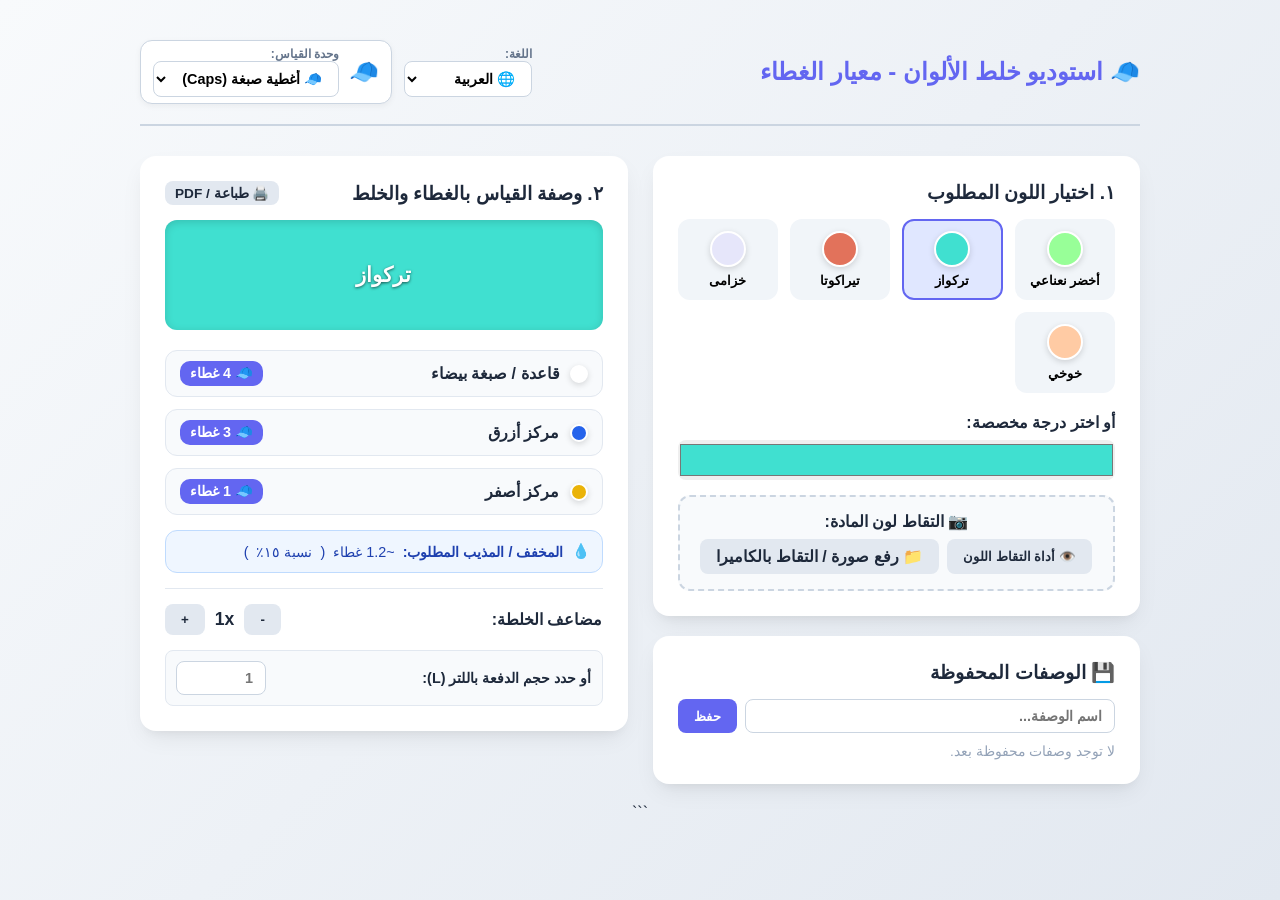
==== www/index.html @ bbdccac6 "Refactor index.html for cleanup and improvements Cleaned up extra characters and improved compatibil" ====
<!DOCTYPE html>
<html lang="ar" dir="rtl" id="htmlTag">
<head>
  <meta charset="UTF-8">
  <meta name="viewport" content="width=device-width, initial-scale=1.0">
  <title id="pageTitle">استوديو خلط الألوان - مطابق الصبغات</title>
  <style>
    :root {
      --primary: #6366f1;
      --primary-hover: #4f46e5;
      --bg-gradient: linear-gradient(135deg, #f8fafc 0%, #e2e8f0 100%);
      --card-bg: #ffffff;
      --text-main: #1e293b;
      --text-muted: #64748b;
      --border-radius: 16px;
      --shadow: 0 10px 25px -5px rgba(0, 0, 0, 0.08), 0 8px 10px -6px rgba(0, 0, 0, 0.05);
    }

    * {
      box-sizing: border-box;
      margin: 0;
      padding: 0;
      font-family: 'Segoe UI', Tahoma, Geneva, Verdana, sans-serif;
    }

    body {
      background: var(--bg-gradient);
      color: var(--text-main);
      min-height: 100vh;
      display: flex;
      flex-direction: column;
      align-items: center;
      padding: 20px;
    }

    header {
      width: 100%;
      max-width: 1000px;
      display: flex;
      justify-content: space-between;
      align-items: center;
      padding: 20px 0;
      border-bottom: 2px solid #cbd5e1;
      margin-bottom: 30px;
      flex-wrap: wrap;
      gap: 15px;
    }

    .logo {
      display: flex;
      align-items: center;
      gap: 12px;
      font-size: 1.5rem;
      font-weight: 800;
      color: var(--primary);
    }

    .header-controls {
      display: flex;
      align-items: center;
      gap: 12px;
      flex-wrap: wrap;
    }

    select, input[type="text"], input[type="number"] {
      padding: 8px 12px;
      border-radius: 8px;
      border: 1px solid #cbd5e1;
      background: white;
      font-size: 0.9rem;
      font-weight: 600;
      outline: none;
      transition: border 0.2s;
    }

    select:focus, input[type="text"]:focus, input[type="number"]:focus {
      border-color: var(--primary);
    }

    .main-container {
      width: 100%;
      max-width: 1000px;
      display: grid;
      grid-template-columns: 1fr 1fr;
      gap: 25px;
    }

    @media (max-width: 820px) {
      .main-container {
        grid-template-columns: 1fr;
      }
    }

    .card {
      background: var(--card-bg);
      border-radius: var(--border-radius);
      padding: 25px;
      box-shadow: var(--shadow);
      margin-bottom: 20px;
    }

    .card-title {
      font-size: 1.2rem;
      margin-bottom: 15px;
      color: var(--text-main);
      display: flex;
      align-items: center;
      justify-content: space-between;
    }

    .preset-grid {
      display: grid;
      grid-template-columns: repeat(auto-fill, minmax(100px, 1fr));
      gap: 12px;
      margin-bottom: 20px;
    }

    .preset-btn {
      border: 2px solid transparent;
      border-radius: 12px;
      padding: 10px 6px;
      background: #f1f5f9;
      cursor: pointer;
      display: flex;
      flex-direction: column;
      align-items: center;
      gap: 6px;
      transition: transform 0.2s, border-color 0.2s;
    }

    .preset-btn:hover {
      transform: translateY(-2px);
    }

    .preset-btn.active {
      border-color: var(--primary);
      background: #e0e7ff;
    }

    .color-swatch {
      width: 36px;
      height: 36px;
      border-radius: 50%;
      border: 2px solid white;
      box-shadow: 0 2px 6px rgba(0,0,0,0.15);
    }

    .preset-name {
      font-size: 0.8rem;
      font-weight: 600;
      text-align: center;
    }

    .capture-box {
      background: #f8fafc;
      border: 2px dashed #cbd5e1;
      border-radius: 12px;
      padding: 15px;
      text-align: center;
      margin-top: 15px;
    }

    .cap-ref-container {
      display: flex;
      align-items: center;
      gap: 10px;
      background: #ffffff;
      padding: 6px 12px;
      border-radius: 12px;
      border: 1px solid #cbd5e1;
      box-shadow: 0 2px 6px rgba(0,0,0,0.05);
    }

    .preview-box {
      width: 100%;
      height: 110px;
      border-radius: 12px;
      display: flex;
      align-items: center;
      justify-content: center;
      color: white;
      text-shadow: 0 1px 3px rgba(0,0,0,0.6);
      font-size: 1.3rem;
      font-weight: 700;
      box-shadow: inset 0 2px 8px rgba(0,0,0,0.15);
      margin-bottom: 20px;
      transition: background-color 0.4s ease;
    }

    .formula-section {
      display: flex;
      flex-direction: column;
      gap: 12px;
    }

    .ingredient-row {
      display: flex;
      align-items: center;
      justify-content: space-between;
      background: #f8fafc;
      padding: 10px 14px;
      border-radius: 12px;
      border: 1px solid #e2e8f0;
    }

    .ingredient-info {
      display: flex;
      align-items: center;
      gap: 10px;
      font-weight: 600;
    }

    .cap-count-badge {
      font-size: 0.9rem;
      font-weight: 700;
      background: var(--primary);
      color: white;
      padding: 4px 10px;
      border-radius: 10px;
    }

    .scale-controls {
      display: flex;
      flex-direction: column;
      gap: 10px;
      margin-top: 15px;
      padding-top: 15px;
      border-top: 1px solid #e2e8f0;
    }

    .btn {
      padding: 8px 16px;
      border-radius: 8px;
      border: none;
      background: var(--primary);
      color: white;
      font-weight: 600;
      cursor: pointer;
      transition: background 0.2s;
      display: inline-flex;
      align-items: center;
      justify-content: center;
      gap: 6px;
    }

    .btn:hover {
      background: var(--primary-hover);
    }

    .btn-secondary {
      background: #e2e8f0;
      color: var(--text-main);
    }

    .btn-secondary:hover {
      background: #cbd5e1;
    }

    .water-ratio-box {
      background: #eff6ff;
      border: 1px solid #bfdbfe;
      padding: 12px;
      border-radius: 12px;
      margin-top: 15px;
      font-size: 0.9rem;
      color: #1e40af;
      display: flex;
      align-items: center;
      gap: 8px;
    }

    .saved-list {
      display: flex;
      flex-direction: column;
      gap: 8px;
      margin-top: 10px;
    }

    .saved-item {
      display: flex;
      justify-content: space-between;
      align-items: center;
      background: #f8fafc;
      padding: 8px 12px;
      border-radius: 8px;
      border: 1px solid #e2e8f0;
    }

    #imageCanvas {
      max-width: 100%;
      border-radius: 8px;
      margin: 10px auto 0 auto;
      cursor: crosshair;
      display: none;
    }

    @media print {
      header, .scale-controls, .header-controls, button, .capture-box {
        display: none !important;
      }
      body {
        background: white;
      }
      .card {
        box-shadow: none;
        border: 1px solid #ccc;
      }
    }
  </style>
</head>
<body>

  <header>
    <div class="logo" id="appLogo">
      🧢 استوديو خلط الألوان - معيار الغطاء
    </div>
    
    <div class="header-controls">
      <div>
        <label style="font-size:0.75rem; color:#64748b; display:block; font-weight:bold;" id="lblLang">اللغة / Language:</label>
        <select id="langSelect" onchange="changeLanguage(this.value)">
          <option value="ar" selected>🌐 العربية</option>
          <option value="fr">🌐 Français</option>
          <option value="en">🌐 English</option>
        </select>
      </div>

      <div class="cap-ref-container">
        <span style="font-size:1.5rem;">🧢</span>
        <div>
          <label style="font-size:0.75rem; color:#64748b; display:block; font-weight:bold;" id="lblUnit">وحدة القياس:</label>
          <select id="unitSelect" onchange="changeUnit(this.value)">
            <option value="caps" id="optCaps" selected>🧢 أغطية صبغة (Caps)</option>
            <option value="ml" id="optMl">🧪 ملليلتر (ml)</option>
            <option value="g" id="optG">⚖️ غرام (g)</option>
          </select>
        </div>
      </div>
    </div>
  </header>

  <main class="main-container">
    <div>
      <section class="card">
        <h2 class="card-title" id="titleStep1">١. اختيار اللون المطلوب</h2>
        <div class="preset-grid" id="presetContainer"></div>
        
        <div style="margin-top: 10px;">
          <label for="customPicker" style="font-weight: 600; display: block; margin-bottom: 8px;" id="lblCustomColor">
            أو اختر درجة مخصصة:
          </label>
          <input type="color" id="customPicker" value="#40e0d0" style="width: 100%; height: 40px; border-radius: 8px; border: none; cursor: pointer;" oninput="handleCustomColor(this.value)">
        </div>

        <div class="capture-box">
          <strong style="display: block; margin-bottom: 8px;" id="titleCapture">📷 التقاط لون المادة:</strong>
          <div style="display: flex; gap: 8px; justify-content: center; flex-wrap: wrap;">
            <button class="btn btn-secondary" onclick="useEyeDropper()" id="btnEyedropper">👁️ أداة التقاط اللون</button>
            
            <label class="btn btn-secondary" style="cursor: pointer;">
              <span id="txtUpload">📁 رفع صورة / التقاط</span>
              <input type="file" accept="image/*" capture="environment" id="imageInput" style="display: none;" onchange="handleImageUpload(event)">
            </label>
          </div>
          <canvas id="imageCanvas"></canvas>
          <p id="canvasHelpText" style="font-size: 0.8rem; color: #64748b; margin-top: 6px; display: none;">انقر في أي مكان على الصورة لالتقاط لون الصبغة بالضبط!</p>
        </div>
      </section>

      <section class="card">
        <h2 class="card-title">
          <span id="titleSaved">💾 الوصفات المحفوظة</span>
        </h2>
        <div style="display: flex; gap: 8px; margin-bottom: 10px;">
          <input type="text" id="recipeNameInput" placeholder="اسم الوصفة..." style="flex: 1;">
          <button class="btn" onclick="saveCurrentRecipe()" id="btnSave">حفظ</button>
        </div>
        <div class="saved-list" id="savedListContainer"></div>
      </section>
    </div>

    <div>
      <section class="card">
        <h2 class="card-title">
          <span id="titleStep2">٢. وصفة القياس بالغطاء والخلط</span>
          <button class="btn btn-secondary" onclick="window.print()" style="font-size: 0.85rem; padding: 4px 10px;" id="btnPrint">🖨️ طباعة / PDF</button>
        </h2>
        
        <div class="preview-box" id="previewBox">
          <span id="previewName">تركواز</span>
        </div>

        <div class="formula-section" id="formulaContainer"></div>

        <div class="water-ratio-box">
          💧 <strong id="lblDilution">المخفف / المذيب المطلوب:</strong> <span id="waterAmount">~0.5 غطاء</span> (<span id="lblRatio">نسبة ١٥٪</span>)
        </div>

        <div class="scale-controls">
          <div style="display: flex; justify-content: space-between; align-items: center;">
            <span style="font-weight: 600;" id="lblBatchScale">مضاعف الخلطة:</span>
            <div style="display: flex; align-items: center; gap: 10px;">
              <button class="btn btn-secondary" onclick="adjustScale(-1)">-</button>
              <span id="scaleFactor" style="font-weight: bold; font-size: 1.1rem;">1x</span>
              <button class="btn btn-secondary" onclick="adjustScale(1)">+</button>
            </div>
          </div>

          <div style="display: flex; justify-content: space-between; align-items: center; background: #f8fafc; padding: 10px; border-radius: 8px; border: 1px solid #e2e8f0; margin-top: 5px;">
            <label for="literInput" style="font-weight: 600; font-size: 0.9rem;" id="lblLiterInput">أو حدد حجم الدفعة باللتر (L):</label>
            <input type="number" id="literInput" step="0.1" min="0.1" placeholder="1" style="width: 90px;" oninput="handleLiterInput(this.value)">
          </div>
        </div>
      </section>
    </div>
  </main>

  <script>
    const i18n = {
      ar: {
        dir: 'rtl',
        appTitle: 'استوديو خلط الألوان - مطابق الصبغات',
        logo: '🧢 استوديو خلط الألوان - معيار الغطاء',
        lblLang: 'اللغة:',
        lblUnit: 'وحدة القياس:',
        optCaps: '🧢 أغطية صبغة (Caps)',
        optMl: '🧪 ملليلتر (ml)',
        optG: '⚖️ غرام (g)',
        titleStep1: '١. اختيار اللون المطلوب',
        lblCustomColor: 'أو اختر درجة مخصصة:',
        titleCapture: '📷 التقاط لون المادة:',
        btnEyedropper: '👁️ أداة التقاط اللون',
        lblUpload: '📁 رفع صورة / التقاط بالكاميرا',
        canvasHelpText: 'انقر في أي مكان على الصورة لالتقاط لون الصبغة بالضبط!',
        titleSaved: '💾 الوصفات المحفوظة',
        recipePlaceholder: 'اسم الوصفة...',
        btnSave: 'حفظ',
        titleStep2: '٢. وصفة القياس بالغطاء والخلط',
        btnPrint: '🖨️ طباعة / PDF',
        lblDilution: 'المخفف / المذيب المطلوب:',
        lblRatio: 'نسبة ١٥٪',
        lblBatchScale: 'مضاعف الخلطة:',
        lblLiterInput: 'أو حدد حجم الدفعة باللتر (L):',
        unitCaps: 'غطاء',
        unitLiter: 'لتر (L)',
        unitMl: 'مل (ml)',
        unitG: 'غرام (g)',
        customColorName: 'درجة ملتقطة',
        noSaved: 'لا توجد وصفات محفوظة بعد.',
        btnLoad: 'تحميل',
        presets: {
          mint: 'أخضر نعناعي',
          turquoise: 'تركواز',
          terracotta: 'تيراكوتا',
          lavender: 'خزامى',
          peach: 'خوخي'
        },
        bases: {
          white: 'قاعدة / صبغة بيضاء',
          blue: 'مركز أزرق',
          yellow: 'مركز أصفر',
          red: 'مركز أحمر',
          black: 'مركز أسود'
        }
      },
      fr: {
        dir: 'ltr',
        appTitle: 'Studio de Mélange de Couleurs',
        logo: '🧢 Studio de Mélange - Mesure par Bouchon',
        lblLang: 'Langue / Language:',
        lblUnit: 'Unité de mesure:',
        optCaps: '🧢 Bouchons (Caps)',
        optMl: '🧪 Millilitre (ml)',
        optG: '⚖️ Gramme (g)',
        titleStep1: '1. Sélection de la couleur',
        lblCustomColor: 'Ou choisissez une couleur personnalisée:',
        titleCapture: '📷 Capturer la couleur:',
        btnEyedropper: '👁️ Pipette à écran',
        lblUpload: '📁 Importer une photo / Caméra',
        canvasHelpText: 'Cliquez n\'importe où sur l\'image pour capturer la couleur!',
        titleSaved: '💾 Recettes enregistrées',
        recipePlaceholder: 'Nom de la recette...',
        btnSave: 'Enregistrer',
        titleStep2: '2. Formule de mélange (Bouchons)',
        btnPrint: '🖨️ Imprimer / PDF',
        lblDilution: 'Diluant requis:',
        lblRatio: 'Ratio de 15%',
        lblBatchScale: 'Multiplicateur de lot:',
        lblLiterInput: 'Ou volume de lot en Litres (L):',
        unitCaps: 'bouchon(s)',
        unitLiter: 'Litre (L)',
        unitMl: 'ml',
        unitG: 'g',
        customColorName: 'Couleur capturée',
        noSaved: 'Aucune recette enregistrée pour le moment.',
        btnLoad: 'Charger',
        presets: {
          mint: 'Vert Menthe',
          turquoise: 'Turquoise',
          terracotta: 'Terre Cuite',
          lavender: 'Lavande',
          peach: 'Pêche'
        },
        bases: {
          white: 'Base / Pigment Blanc',
          blue: 'Concentré Bleu',
          yellow: 'Concentré Jaune',
          red: 'Concentré Rouge',
          black: 'Concentré Noir'
        }
      },
      en: {
        dir: 'ltr',
        appTitle: 'Color Mixing Studio - Pigment Matcher',
        logo: '🧢 Color Mixing Studio - Cap Measure',
        lblLang: 'Language:',
        lblUnit: 'Measurement Unit:',
        optCaps: '🧢 Dye Caps',
        optMl: '🧪 Milliliter (ml)',
        optG: '⚖️ Gram (g)',
        titleStep1: '1. Select Desired Color',
        lblCustomColor: 'Or pick a custom color:',
        titleCapture: '📷 Capture Material Color:',
        btnEyedropper: '👁️ Color Picker Tool',
        lblUpload: '📁 Upload Image / Camera Capture',
        canvasHelpText: 'Click anywhere on the image to capture the exact pigment color!',
        titleSaved: '💾 Saved Recipes',
        recipePlaceholder: 'Recipe Name...',
        btnSave: 'Save',
        titleStep2: '2. Cap Recipe & Mixing Formula',
        btnPrint: '🖨️ Print / PDF',
        lblDilution: 'Required Solvent/Diluent:',
        lblRatio: '15% Ratio',
        lblBatchScale: 'Batch Scale Multiplier:',
        lblLiterInput: 'Or specify batch volume in Liters (L):',
        unitCaps: 'cap(s)',
        unitLiter: 'Liter (L)',
        unitMl: 'ml',
        unitG: 'g',
        customColorName: 'Captured Color',
        noSaved: 'No saved recipes yet.',
        btnLoad: 'Load',
        presets: {
          mint: 'Mint Green',
          turquoise: 'Turquoise',
          terracotta: 'Terracotta',
          lavender: 'Lavender',
          peach: 'Peach'
        },
        bases: {
          white: 'White Base / Pigment',
          blue: 'Blue Concentrate',
          yellow: 'Yellow Concentrate',
          red: 'Red Concentrate',
          black: 'Black Concentrate'
        }
      }
    };

    let currentLang = 'ar';
    const presets = [
      { id: 'mint', hex: '#98ff98', recipe: { white: 5, yellow: 2, blue: 1 } },
      { id: 'turquoise', hex: '#40e0d0', recipe: { white: 4, blue: 3, yellow: 1 } },
      { id: 'terracotta', hex: '#e2725b', recipe: { white: 2, red: 4, yellow: 3, black: 1 } },
      { id: 'lavender', hex: '#e6e6fa', recipe: { white: 7, blue: 1, red: 1 } },
      { id: 'peach', hex: '#ffcba4', recipe: { white: 6, red: 1, yellow: 2 } }
    ];

    let currentUnit = 'caps';
    let activePreset = presets[1];
    let currentRecipe = presets[1].recipe;
    let currentHex = presets[1].hex;
    let isCustom = false;
    let batchScale = 1;
    let customLiterVolume = null;
    let savedRecipes = JSON.parse(localStorage.getItem('my_color_mixes') || '[]');

    const baseHexes = { white: '#ffffff', blue: '#2563eb', yellow: '#eab308', red: '#ef4444', black: '#1e293b' };

    function init() {
      applyLanguage(currentLang);
      renderPresets();
      renderSavedRecipes();
      updateUI();
    }

    function changeLanguage(lang) {
      currentLang = lang;
      applyLanguage(lang);
      renderPresets();
      renderSavedRecipes();
      updateUI();
    }

    function applyLanguage(lang) {
      const t = i18n[lang];
      document.getElementById('htmlTag').setAttribute('dir', t.dir);
      document.getElementById('htmlTag').setAttribute('lang', lang);
      document.getElementById('pageTitle').innerText = t.appTitle;
      document.getElementById('appLogo').innerText = t.logo;
      document.getElementById('lblLang').innerText = t.lblLang;
      document.getElementById('lblUnit').innerText = t.lblUnit;
      document.getElementById('optCaps').innerText = t.optCaps;
      document.getElementById('optMl').innerText = t.optMl;
      document.getElementById('optG').innerText = t.optG;
      document.getElementById('titleStep1').innerText = t.titleStep1;
      document.getElementById('lblCustomColor').innerText = t.lblCustomColor;
      document.getElementById('titleCapture').innerText = t.titleCapture;
      document.getElementById('btnEyedropper').innerText = t.btnEyedropper;
      document.getElementById('txtUpload').innerText = t.lblUpload;
      document.getElementById('canvasHelpText').innerText = t.canvasHelpText;
      document.getElementById('titleSaved').innerText = t.titleSaved;
      document.getElementById('recipeNameInput').placeholder = t.recipePlaceholder;
      document.getElementById('btnSave').innerText = t.btnSave;
      document.getElementById('titleStep2').innerText = t.titleStep2;
      document.getElementById('btnPrint').innerText = t.btnPrint;
      document.getElementById('lblDilution').innerText = t.lblDilution;
      document.getElementById('lblRatio').innerText = t.lblRatio;
      document.getElementById('lblBatchScale').innerText = t.lblBatchScale;
      document.getElementById('lblLiterInput').innerText = t.lblLiterInput;
    }

    function changeUnit(unit) {
      currentUnit = unit;
      updateRecipeDisplay();
    }

    function renderPresets() {
      const container = document.getElementById('presetContainer');
      container.innerHTML = '';
      const t = i18n[currentLang];

      presets.forEach(preset => {
        const btn = document.createElement('button');
        btn.className = `preset-btn ${!isCustom && preset.hex === currentHex ? 'active' : ''}`;
        btn.onclick = () => selectPreset(preset);

        btn.innerHTML = `
          <div class="color-swatch" style="background-color: ${preset.hex};"></div>
          <span class="preset-name">${t.presets[preset.id]}</span>
        `;
        container.appendChild(btn);
      });
    }

    function selectPreset(preset) {
      isCustom = false;
      activePreset = preset;
      currentRecipe = preset.recipe;
      currentHex = preset.hex;
      renderPresets();
      updateUI();
    }

    function handleCustomColor(hex) {
      isCustom = true;
      currentHex = hex;
      currentRecipe = calculateCapsFromHex(hex);
      renderPresets();
      updateUI();
    }

    async function useEyeDropper() {
      if ('EyeDropper' in window) {
        try {
          const eyeDropper = new EyeDropper();
          const result = await eyeDropper.open();
          handleCustomColor(result.sRGBHex);
        } catch (e) {
          console.log('EyeDropper closed');
        }
      } else {
        alert(currentLang === 'ar' ? 'أداة الالتقاط المباشر غير مدعومة في هذا المتصفح، يرجى استخدام زر الكاميرا/الصور.' : 
              currentLang === 'fr' ? 'La pipette n\'est pas supportée sur ce navigateur, utilisez le bouton appareil photo.' : 
              'Direct color picker is not supported in this browser, please use the camera/upload button.');
      }
    }

    function handleImageUpload(event) {
      const file = event.target.files[0];
      if (!file) return;

      const reader = new FileReader();
      reader.onload = function(e) {
        const img = new Image();
        img.onload = function() {
          const canvas = document.getElementById('imageCanvas');
          const ctx = canvas.getContext('2d');
          
          canvas.width = Math.min(img.width, 300);
          canvas.height = (img.height / img.width) * canvas.width;
          ctx.drawImage(img, 0, 0, canvas.width, canvas.height);
          
          canvas.style.display = 'block';
          document.getElementById('canvasHelpText').style.display = 'block';

          canvas.onclick = function(evt) {
            const rect = canvas.getBoundingClientRect();
            const scaleX = canvas.width / rect.width;
            const scaleY = canvas.height / rect.height;
            
            const x = (evt.clientX - rect.left) * scaleX;
            const y = (evt.clientY - rect.top) * scaleY;
            
            const pixel = ctx.getImageData(x, y, 1, 1).data;
            const hex = "#" + ((1 << 24) + (pixel[0] << 16) + (pixel[1] << 8) + pixel[2]).toString(16).slice(1);
            handleCustomColor(hex);
          };
        };
        img.src = e.target.result;
      };
      reader.readAsDataURL(file);
    }

    function calculateCapsFromHex(hex) {
      let cleanHex = hex.replace('#', '');
      if (cleanHex.length === 3) {
        cleanHex = cleanHex.split('').map(c => c + c).join('');
      }

      const r = parseInt(cleanHex.slice(0, 2), 16) || 0;
      const g = parseInt(cleanHex.slice(2, 4), 16) || 0;
      const b = parseInt(cleanHex.slice(4, 6), 16) || 0;

      let redCaps = Math.round((r / 255) * 4);
      let yellowCaps = Math.round((g / 255) * 3);
      let blueCaps = Math.round((b / 255) * 4);
      let whiteCaps = Math.round(((r + g + b) / (3 * 255)) * 5);

      const recipe = {};
      if (whiteCaps > 0) recipe.white = Math.max(1, whiteCaps);
      if (redCaps > 0) recipe.red = Math.max(1, redCaps);
      if (yellowCaps > 0) recipe.yellow = Math.max(1, yellowCaps);
      if (blueCaps > 0) recipe.blue = Math.max(1, blueCaps);
      return recipe;
    }

    function adjustScale(delta) {
      customLiterVolume = null;
      document.getElementById('literInput').value = '';
      batchScale = Math.max(1, Math.min(100, batchScale + delta));
      document.getElementById('scaleFactor').innerText = `${batchScale}x`;
      updateRecipeDisplay();
    }

    function handleLiterInput(val) {
      const liters = parseFloat(val);
      if (!isNaN(liters) && liters > 0) {
        customLiterVolume = liters;
      } else {
        customLiterVolume = null;
      }
      updateRecipeDisplay();
    }

    function updateUI() {
      const previewBox = document.getElementById('previewBox');
      previewBox.style.backgroundColor = currentHex;
      const t = i18n[currentLang];
      
      const displayName = isCustom 
        ? `${t.customColorName} (${currentHex.toUpperCase()})` 
        : t.presets[activePreset.id];
        
      document.getElementById('previewName').innerText = displayName;
      updateRecipeDisplay();
    }

    function updateRecipeDisplay() {
      const formulaContainer = document.getElementById('formulaContainer');
      formulaContainer.innerHTML = '';
      const t = i18n[currentLang];

      let totalBaseUnits = 0;
      let totalRecipeBaseCaps = 0;
      Object.values(currentRecipe).forEach(c => totalRecipeBaseCaps += c);

      Object.entries(currentRecipe).forEach(([baseKey, baseCaps]) => {
        let scaledCaps;
        
        if (customLiterVolume) {
          const proportion = baseCaps / totalRecipeBaseCaps;
          const litersForBase = customLiterVolume * proportion;
          scaledCaps = (litersForBase * 1000) / 5;
        } else {
          scaledCaps = baseCaps * batchScale;
        }

        totalBaseUnits += scaledCaps;

        let displayValue = (Math.round(scaledCaps * 10) / 10).toFixed(scaledCaps % 1 === 0 ? 0 : 1);
        let unitText = t.unitCaps;

        if (customLiterVolume) {
          const proportion = baseCaps / totalRecipeBaseCaps;
          displayValue = (customLiterVolume * proportion).toFixed(3);
          unitText = t.unitLiter;
        } else if (currentUnit === 'ml') {
          displayValue = (scaledCaps * 5).toFixed(1);
          unitText = t.unitMl;
        } else if (currentUnit === 'g') {
          displayValue = (scaledCaps * 5).toFixed(1);
          unitText = t.unitG;
        }

        const row = document.createElement('div');
        row.className = 'ingredient-row';
        row.innerHTML = `
          <div class="ingredient-info">
            <span class="color-swatch" style="width: 18px; height: 18px; background-color: ${baseHexes[baseKey]};"></span>
            <span>${t.bases[baseKey]}</span>
          </div>
          <span class="cap-count-badge">🧢 ${displayValue} ${unitText}</span>
        `;
        formulaContainer.appendChild(row);
      });

      const waterVal = totalBaseUnits * 0.15;
      let waterUnit;
      if (customLiterVolume) {
        waterUnit = `${(customLiterVolume * 0.15).toFixed(3)} ${t.unitLiter}`;
      } else if (currentUnit === 'ml') {
        waterUnit = `${(waterVal * 5).toFixed(1)} ${t.unitMl}`;
      } else if (currentUnit === 'g') {
        waterUnit = `${(waterVal * 5).toFixed(1)} ${t.unitG}`;
      } else {
        waterUnit = `${waterVal.toFixed(1)} ${t.unitCaps}`;
      }

      document.getElementById('waterAmount').innerText = `~${waterUnit}`;
    }

    function saveCurrentRecipe() {
      const nameInput = document.getElementById('recipeNameInput');
      const t = i18n[currentLang];
      const name = nameInput.value.trim() || `${t.recipePlaceholder.replace('...', '')} ${savedRecipes.length + 1}`;
      
      const newSaved = { name, hex: currentHex, recipe: currentRecipe };
      savedRecipes.push(newSaved);
      localStorage.setItem('my_color_mixes', JSON.stringify(savedRecipes));
      
      nameInput.value = '';
      renderSavedRecipes();
    }

    function renderSavedRecipes() {
      const container = document.getElementById('savedListContainer');
      const t = i18n[currentLang];
      container.innerHTML = savedRecipes.length === 0 ? `<p style="font-size: 0.85rem; color: #94a3b8;">${t.noSaved}</p>` : '';

      savedRecipes.forEach((item, index) => {
        const div = document.createElement('div');
        div.className = 'saved-item';
        div.innerHTML = `
          <div style="display:flex; align-items:center; gap:8px;">
            <div style="width:16px; height:16px; border-radius:50%; background:${item.hex};"></div>
            <strong>${item.name}</strong>
          </div>
          <div>
            <button class="btn btn-secondary" style="padding: 2px 8px; font-size:0.75rem;" onclick="loadRecipe(${index})">${t.btnLoad}</button>
            <button class="btn btn-secondary" style="padding: 2px 8px; font-size:0.75rem; color:red;" onclick="deleteRecipe(${index})">✕</button>
          </div>
        `;
        container.appendChild(div);
      });
    }

    function loadRecipe(index) {
      const item = savedRecipes[index];
      isCustom = true;
      currentHex = item.hex;
      currentRecipe = item.recipe;
      renderPresets();
      updateUI();
    }

    function deleteRecipe(index) {
      savedRecipes.splice(index, 1);
      localStorage.setItem('my_color_mixes', JSON.stringify(savedRecipes));
      renderSavedRecipes();
    }

    window.onload = init;
  </script>
</body>
</html>

```
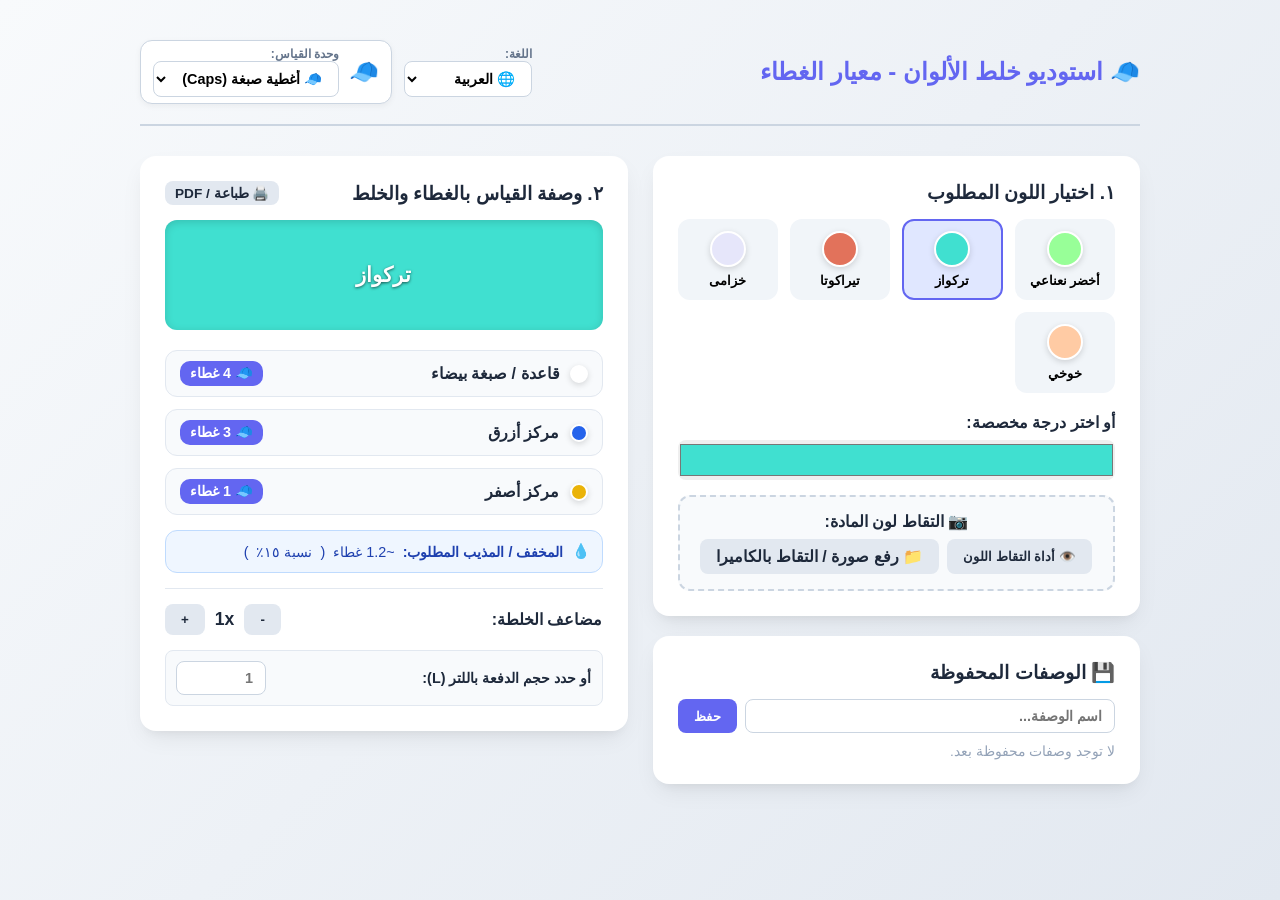
==== commit 2f2f5c9e: "Update index.html" ====
--- a/www/index.html
+++ b/www/index.html
@@ -886,4 +886,3 @@
 </body>
 </html>
 
-```
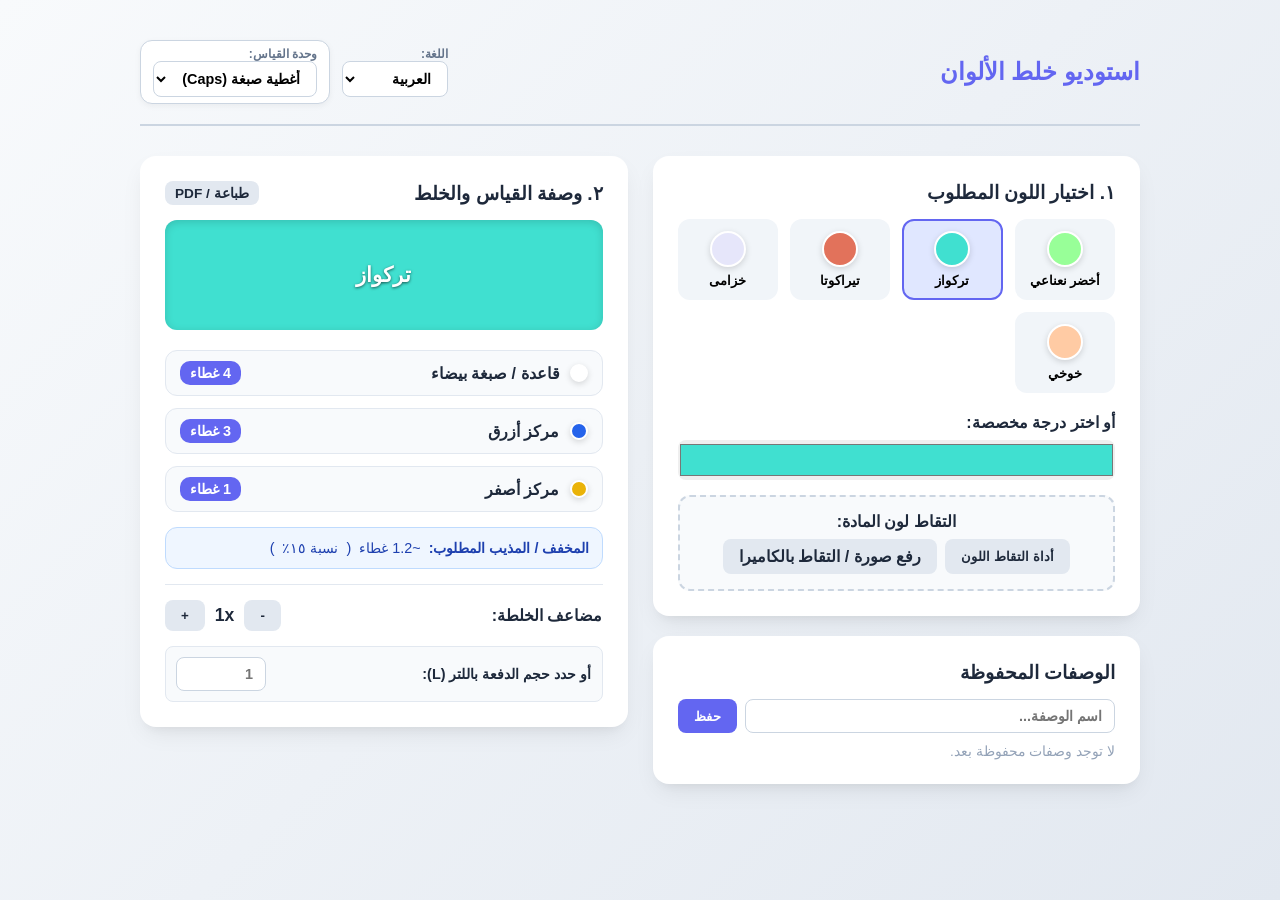
==== commit 29bcc6c6: "Update Arabic translations and remove emojis" ====
--- a/www/index.html
+++ b/www/index.html
@@ -1,4 +1,3 @@
-
 <!DOCTYPE html>
 <html lang="ar" dir="rtl" id="htmlTag">
 <head>
@@ -313,27 +312,28 @@
 
   <header>
     <div class="logo" id="appLogo">
-      🧢 استوديو خلط الألوان - معيار الغطاء
+      استوديو خلط الألوان
     </div>
     
     <div class="header-controls">
+      <!-- اختيار اللغة -->
       <div>
         <label style="font-size:0.75rem; color:#64748b; display:block; font-weight:bold;" id="lblLang">اللغة / Language:</label>
         <select id="langSelect" onchange="changeLanguage(this.value)">
-          <option value="ar" selected>🌐 العربية</option>
-          <option value="fr">🌐 Français</option>
-          <option value="en">🌐 English</option>
+          <option value="ar" selected>العربية</option>
+          <option value="fr">Français</option>
+          <option value="en">English</option>
         </select>
       </div>
 
+      <!-- اختيار وحدة القياس -->
       <div class="cap-ref-container">
-        <span style="font-size:1.5rem;">🧢</span>
         <div>
           <label style="font-size:0.75rem; color:#64748b; display:block; font-weight:bold;" id="lblUnit">وحدة القياس:</label>
           <select id="unitSelect" onchange="changeUnit(this.value)">
-            <option value="caps" id="optCaps" selected>🧢 أغطية صبغة (Caps)</option>
-            <option value="ml" id="optMl">🧪 ملليلتر (ml)</option>
-            <option value="g" id="optG">⚖️ غرام (g)</option>
+            <option value="caps" id="optCaps" selected>أغطية صبغة (Caps)</option>
+            <option value="ml" id="optMl">ملليلتر (ml)</option>
+            <option value="g" id="optG">غرام (g)</option>
           </select>
         </div>
       </div>
@@ -353,13 +353,14 @@
           <input type="color" id="customPicker" value="#40e0d0" style="width: 100%; height: 40px; border-radius: 8px; border: none; cursor: pointer;" oninput="handleCustomColor(this.value)">
         </div>
 
+        <!-- التقاط لون المادة -->
         <div class="capture-box">
-          <strong style="display: block; margin-bottom: 8px;" id="titleCapture">📷 التقاط لون المادة:</strong>
+          <strong style="display: block; margin-bottom: 8px;" id="titleCapture">التقاط لون المادة:</strong>
           <div style="display: flex; gap: 8px; justify-content: center; flex-wrap: wrap;">
-            <button class="btn btn-secondary" onclick="useEyeDropper()" id="btnEyedropper">👁️ أداة التقاط اللون</button>
+            <button class="btn btn-secondary" onclick="useEyeDropper()" id="btnEyedropper">أداة التقاط اللون</button>
             
             <label class="btn btn-secondary" style="cursor: pointer;">
-              <span id="txtUpload">📁 رفع صورة / التقاط</span>
+              <span id="txtUpload">رفع صورة / التقاط</span>
               <input type="file" accept="image/*" capture="environment" id="imageInput" style="display: none;" onchange="handleImageUpload(event)">
             </label>
           </div>
@@ -370,7 +371,7 @@
 
       <section class="card">
         <h2 class="card-title">
-          <span id="titleSaved">💾 الوصفات المحفوظة</span>
+          <span id="titleSaved">الوصفات المحفوظة</span>
         </h2>
         <div style="display: flex; gap: 8px; margin-bottom: 10px;">
           <input type="text" id="recipeNameInput" placeholder="اسم الوصفة..." style="flex: 1;">
@@ -383,8 +384,8 @@
     <div>
       <section class="card">
         <h2 class="card-title">
-          <span id="titleStep2">٢. وصفة القياس بالغطاء والخلط</span>
-          <button class="btn btn-secondary" onclick="window.print()" style="font-size: 0.85rem; padding: 4px 10px;" id="btnPrint">🖨️ طباعة / PDF</button>
+          <span id="titleStep2">٢. وصفة القياس والخلط</span>
+          <button class="btn btn-secondary" onclick="window.print()" style="font-size: 0.85rem; padding: 4px 10px;" id="btnPrint">طباعة / PDF</button>
         </h2>
         
         <div class="preview-box" id="previewBox">
@@ -394,9 +395,10 @@
         <div class="formula-section" id="formulaContainer"></div>
 
         <div class="water-ratio-box">
-          💧 <strong id="lblDilution">المخفف / المذيب المطلوب:</strong> <span id="waterAmount">~0.5 غطاء</span> (<span id="lblRatio">نسبة ١٥٪</span>)
+          <strong id="lblDilution">المخفف / المذيب المطلوب:</strong> <span id="waterAmount">~0.5 غطاء</span> (<span id="lblRatio">نسبة ١٥٪</span>)
         </div>
 
+        <!-- التحكم بحجم الدفعة -->
         <div class="scale-controls">
           <div style="display: flex; justify-content: space-between; align-items: center;">
             <span style="font-weight: 600;" id="lblBatchScale">مضاعف الخلطة:</span>
@@ -421,23 +423,23 @@
       ar: {
         dir: 'rtl',
         appTitle: 'استوديو خلط الألوان - مطابق الصبغات',
-        logo: '🧢 استوديو خلط الألوان - معيار الغطاء',
+        logo: 'استوديو خلط الألوان',
         lblLang: 'اللغة:',
         lblUnit: 'وحدة القياس:',
-        optCaps: '🧢 أغطية صبغة (Caps)',
-        optMl: '🧪 ملليلتر (ml)',
-        optG: '⚖️ غرام (g)',
+        optCaps: 'أغطية صبغة (Caps)',
+        optMl: 'ملليلتر (ml)',
+        optG: 'غرام (g)',
         titleStep1: '١. اختيار اللون المطلوب',
         lblCustomColor: 'أو اختر درجة مخصصة:',
-        titleCapture: '📷 التقاط لون المادة:',
-        btnEyedropper: '👁️ أداة التقاط اللون',
-        lblUpload: '📁 رفع صورة / التقاط بالكاميرا',
+        titleCapture: 'التقاط لون المادة:',
+        btnEyedropper: 'أداة التقاط اللون',
+        lblUpload: 'رفع صورة / التقاط بالكاميرا',
         canvasHelpText: 'انقر في أي مكان على الصورة لالتقاط لون الصبغة بالضبط!',
-        titleSaved: '💾 الوصفات المحفوظة',
+        titleSaved: 'الوصفات المحفوظة',
         recipePlaceholder: 'اسم الوصفة...',
         btnSave: 'حفظ',
-        titleStep2: '٢. وصفة القياس بالغطاء والخلط',
-        btnPrint: '🖨️ طباعة / PDF',
+        titleStep2: '٢. وصفة القياس والخلط',
+        btnPrint: 'طباعة / PDF',
         lblDilution: 'المخفف / المذيب المطلوب:',
         lblRatio: 'نسبة ١٥٪',
         lblBatchScale: 'مضاعف الخلطة:',
@@ -467,23 +469,23 @@
       fr: {
         dir: 'ltr',
         appTitle: 'Studio de Mélange de Couleurs',
-        logo: '🧢 Studio de Mélange - Mesure par Bouchon',
+        logo: 'Studio de Mélange de Couleurs',
         lblLang: 'Langue / Language:',
         lblUnit: 'Unité de mesure:',
-        optCaps: '🧢 Bouchons (Caps)',
-        optMl: '🧪 Millilitre (ml)',
-        optG: '⚖️ Gramme (g)',
+        optCaps: 'Bouchons (Caps)',
+        optMl: 'Millilitre (ml)',
+        optG: 'Gramme (g)',
         titleStep1: '1. Sélection de la couleur',
         lblCustomColor: 'Ou choisissez une couleur personnalisée:',
-        titleCapture: '📷 Capturer la couleur:',
-        btnEyedropper: '👁️ Pipette à écran',
-        lblUpload: '📁 Importer une photo / Caméra',
+        titleCapture: 'Capturer la couleur:',
+        btnEyedropper: 'Pipette à écran',
+        lblUpload: 'Importer une photo / Caméra',
         canvasHelpText: 'Cliquez n\'importe où sur l\'image pour capturer la couleur!',
-        titleSaved: '💾 Recettes enregistrées',
+        titleSaved: 'Recettes enregistrées',
         recipePlaceholder: 'Nom de la recette...',
         btnSave: 'Enregistrer',
-        titleStep2: '2. Formule de mélange (Bouchons)',
-        btnPrint: '🖨️ Imprimer / PDF',
+        titleStep2: '2. Formule de mélange',
+        btnPrint: 'Imprimer / PDF',
         lblDilution: 'Diluant requis:',
         lblRatio: 'Ratio de 15%',
         lblBatchScale: 'Multiplicateur de lot:',
@@ -513,23 +515,23 @@
       en: {
         dir: 'ltr',
         appTitle: 'Color Mixing Studio - Pigment Matcher',
-        logo: '🧢 Color Mixing Studio - Cap Measure',
+        logo: 'Color Mixing Studio',
         lblLang: 'Language:',
         lblUnit: 'Measurement Unit:',
-        optCaps: '🧢 Dye Caps',
-        optMl: '🧪 Milliliter (ml)',
-        optG: '⚖️ Gram (g)',
+        optCaps: 'Dye Caps',
+        optMl: 'Milliliter (ml)',
+        optG: 'Gram (g)',
         titleStep1: '1. Select Desired Color',
         lblCustomColor: 'Or pick a custom color:',
-        titleCapture: '📷 Capture Material Color:',
-        btnEyedropper: '👁️ Color Picker Tool',
-        lblUpload: '📁 Upload Image / Camera Capture',
+        titleCapture: 'Capture Material Color:',
+        btnEyedropper: 'Color Picker Tool',
+        lblUpload: 'Upload Image / Camera Capture',
         canvasHelpText: 'Click anywhere on the image to capture the exact pigment color!',
-        titleSaved: '💾 Saved Recipes',
+        titleSaved: 'Saved Recipes',
         recipePlaceholder: 'Recipe Name...',
         btnSave: 'Save',
-        titleStep2: '2. Cap Recipe & Mixing Formula',
-        btnPrint: '🖨️ Print / PDF',
+        titleStep2: '2. Recipe & Mixing Formula',
+        btnPrint: 'Print / PDF',
         lblDilution: 'Required Solvent/Diluent:',
         lblRatio: '15% Ratio',
         lblBatchScale: 'Batch Scale Multiplier:',
@@ -811,7 +813,7 @@
             <span class="color-swatch" style="width: 18px; height: 18px; background-color: ${baseHexes[baseKey]};"></span>
             <span>${t.bases[baseKey]}</span>
           </div>
-          <span class="cap-count-badge">🧢 ${displayValue} ${unitText}</span>
+          <span class="cap-count-badge">${displayValue} ${unitText}</span>
         `;
         formulaContainer.appendChild(row);
       });
@@ -885,4 +887,3 @@
   </script>
 </body>
 </html>
-
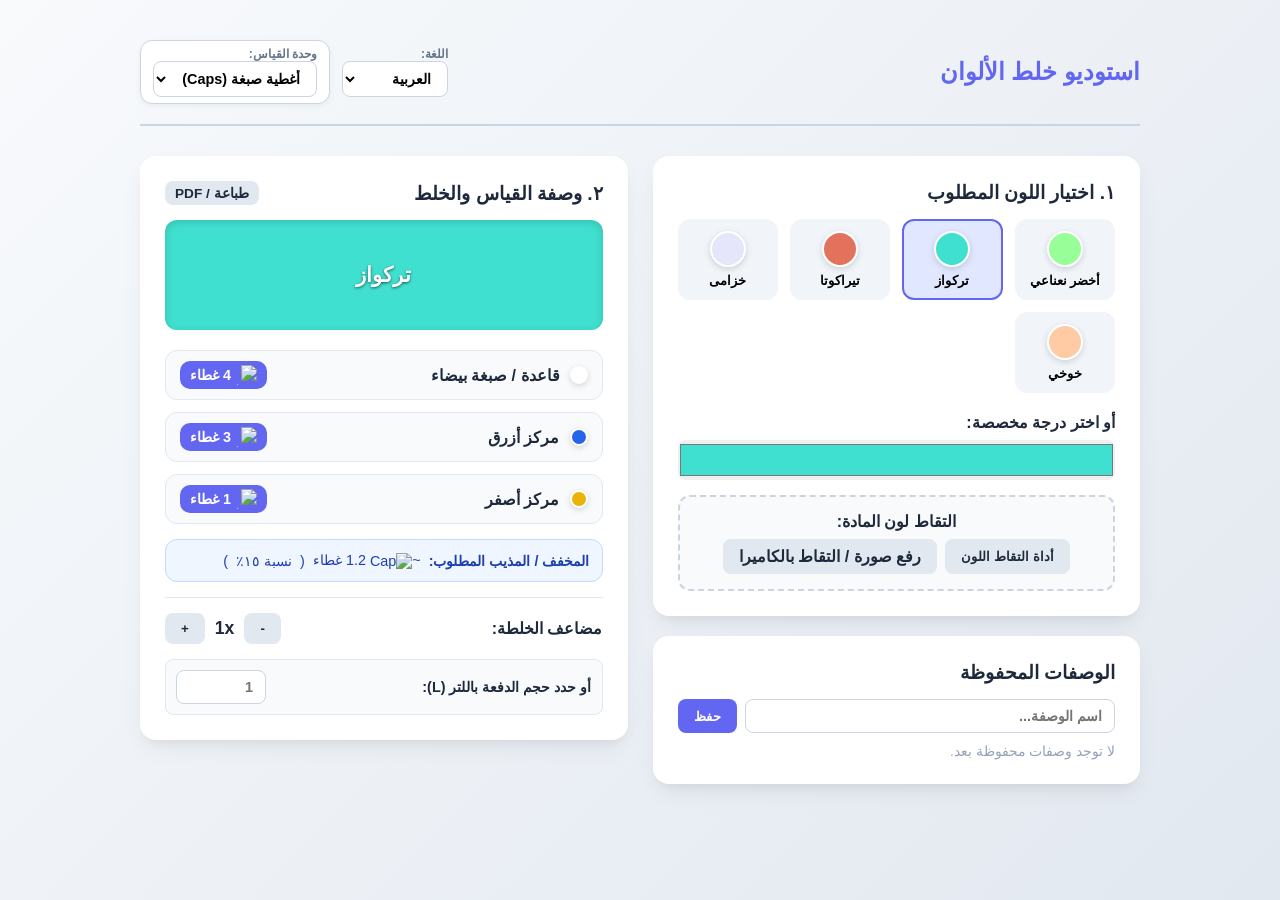
==== commit 6fc9b719: "Enhance unit display with icons and styles" ====
--- a/www/index.html
+++ b/www/index.html
@@ -217,6 +217,24 @@
       color: white;
       padding: 4px 10px;
       border-radius: 10px;
+      display: inline-flex;
+      align-items: center;
+      gap: 6px;
+    }
+
+    .cap-img-icon {
+      width: 20px;
+      height: 20px;
+      object-fit: contain;
+      vertical-align: middle;
+    }
+
+    .unit-text-icon {
+      font-weight: 800;
+      font-size: 0.85rem;
+      background: rgba(255, 255, 255, 0.25);
+      padding: 1px 5px;
+      border-radius: 4px;
     }
 
     .scale-controls {
@@ -446,8 +464,8 @@
         lblLiterInput: 'أو حدد حجم الدفعة باللتر (L):',
         unitCaps: 'غطاء',
         unitLiter: 'لتر (L)',
-        unitMl: 'مل (ml)',
-        unitG: 'غرام (g)',
+        unitMl: 'مل',
+        unitG: 'غرام',
         customColorName: 'درجة ملتقطة',
         noSaved: 'لا توجد وصفات محفوظة بعد.',
         btnLoad: 'تحميل',
@@ -769,6 +787,19 @@
       updateRecipeDisplay();
     }
 
+    function getUnitIconHTML() {
+      if (customLiterVolume) {
+        return `<span class="unit-text-icon">L</span>`;
+      }
+      if (currentUnit === 'ml') {
+        return `<span class="unit-text-icon">ml</span>`;
+      }
+      if (currentUnit === 'g') {
+        return `<span class="unit-text-icon">g</span>`;
+      }
+      return `<img src="cap.png" alt="Cap" class="cap-img-icon">`;
+    }
+
     function updateRecipeDisplay() {
       const formulaContainer = document.getElementById('formulaContainer');
       formulaContainer.innerHTML = '';
@@ -806,6 +837,8 @@
           unitText = t.unitG;
         }
 
+        const unitIconHTML = getUnitIconHTML();
+
         const row = document.createElement('div');
         row.className = 'ingredient-row';
         row.innerHTML = `
@@ -813,24 +846,26 @@
             <span class="color-swatch" style="width: 18px; height: 18px; background-color: ${baseHexes[baseKey]};"></span>
             <span>${t.bases[baseKey]}</span>
           </div>
-          <span class="cap-count-badge">${displayValue} ${unitText}</span>
+          <span class="cap-count-badge">${unitIconHTML} ${displayValue} ${unitText}</span>
         `;
         formulaContainer.appendChild(row);
       });
 
       const waterVal = totalBaseUnits * 0.15;
       let waterUnit;
+      const unitIconHTML = getUnitIconHTML();
+
       if (customLiterVolume) {
-        waterUnit = `${(customLiterVolume * 0.15).toFixed(3)} ${t.unitLiter}`;
+        waterUnit = `${unitIconHTML} ${(customLiterVolume * 0.15).toFixed(3)} ${t.unitLiter}`;
       } else if (currentUnit === 'ml') {
-        waterUnit = `${(waterVal * 5).toFixed(1)} ${t.unitMl}`;
+        waterUnit = `${unitIconHTML} ${(waterVal * 5).toFixed(1)} ${t.unitMl}`;
       } else if (currentUnit === 'g') {
-        waterUnit = `${(waterVal * 5).toFixed(1)} ${t.unitG}`;
+        waterUnit = `${unitIconHTML} ${(waterVal * 5).toFixed(1)} ${t.unitG}`;
       } else {
-        waterUnit = `${waterVal.toFixed(1)} ${t.unitCaps}`;
-      }
-
-      document.getElementById('waterAmount').innerText = `~${waterUnit}`;
+        waterUnit = `${unitIconHTML} ${waterVal.toFixed(1)} ${t.unitCaps}`;
+      }
+
+      document.getElementById('waterAmount').innerHTML = `~${waterUnit}`;
     }
 
     function saveCurrentRecipe() {
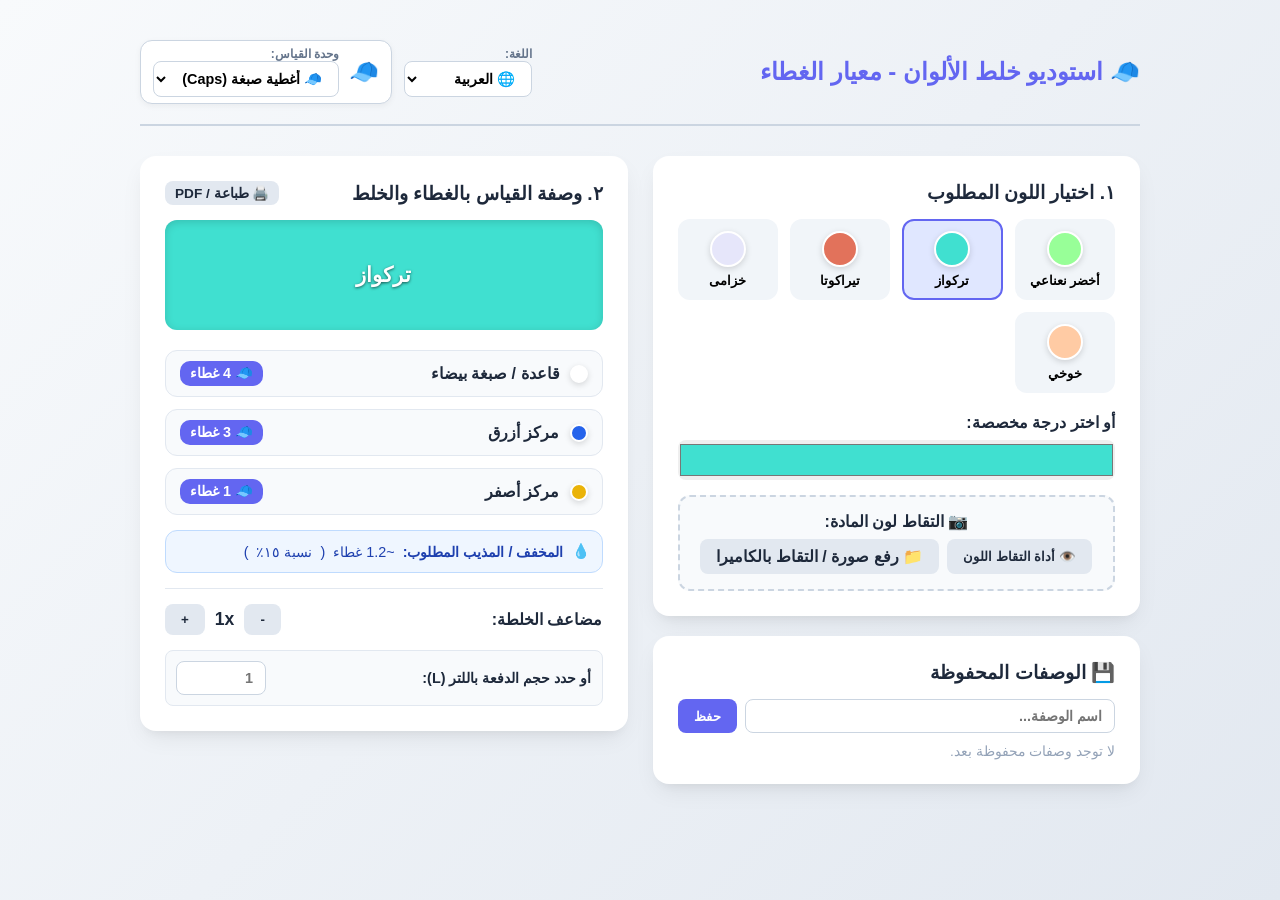
==== commit 01b1d2ff: "Refactor language options and UI elements Updated text and icons for better clarity and user experie" ====
--- a/www/index.html
+++ b/www/index.html
@@ -217,24 +217,6 @@
       color: white;
       padding: 4px 10px;
       border-radius: 10px;
-      display: inline-flex;
-      align-items: center;
-      gap: 6px;
-    }
-
-    .cap-img-icon {
-      width: 20px;
-      height: 20px;
-      object-fit: contain;
-      vertical-align: middle;
-    }
-
-    .unit-text-icon {
-      font-weight: 800;
-      font-size: 0.85rem;
-      background: rgba(255, 255, 255, 0.25);
-      padding: 1px 5px;
-      border-radius: 4px;
     }
 
     .scale-controls {
@@ -330,7 +312,7 @@
 
   <header>
     <div class="logo" id="appLogo">
-      استوديو خلط الألوان
+      🧢 استوديو خلط الألوان - معيار الغطاء
     </div>
     
     <div class="header-controls">
@@ -338,20 +320,21 @@
       <div>
         <label style="font-size:0.75rem; color:#64748b; display:block; font-weight:bold;" id="lblLang">اللغة / Language:</label>
         <select id="langSelect" onchange="changeLanguage(this.value)">
-          <option value="ar" selected>العربية</option>
-          <option value="fr">Français</option>
-          <option value="en">English</option>
+          <option value="ar" selected>🌐 العربية</option>
+          <option value="fr">🌐 Français</option>
+          <option value="en">🌐 English</option>
         </select>
       </div>
 
-      <!-- اختيار وحدة القياس -->
+      <!-- اختيار وحدة القياس بالغطاء -->
       <div class="cap-ref-container">
+        <span style="font-size:1.5rem;">🧢</span>
         <div>
           <label style="font-size:0.75rem; color:#64748b; display:block; font-weight:bold;" id="lblUnit">وحدة القياس:</label>
           <select id="unitSelect" onchange="changeUnit(this.value)">
-            <option value="caps" id="optCaps" selected>أغطية صبغة (Caps)</option>
-            <option value="ml" id="optMl">ملليلتر (ml)</option>
-            <option value="g" id="optG">غرام (g)</option>
+            <option value="caps" id="optCaps" selected>🧢 أغطية صبغة (Caps)</option>
+            <option value="ml" id="optMl">🧪 ملليلتر (ml)</option>
+            <option value="g" id="optG">⚖️ غرام (g)</option>
           </select>
         </div>
       </div>
@@ -373,12 +356,13 @@
 
         <!-- التقاط لون المادة -->
         <div class="capture-box">
-          <strong style="display: block; margin-bottom: 8px;" id="titleCapture">التقاط لون المادة:</strong>
+          <strong style="display: block; margin-bottom: 8px;" id="titleCapture">📷 التقاط لون المادة:</strong>
           <div style="display: flex; gap: 8px; justify-content: center; flex-wrap: wrap;">
-            <button class="btn btn-secondary" onclick="useEyeDropper()" id="btnEyedropper">أداة التقاط اللون</button>
+            <button class="btn btn-secondary" onclick="useEyeDropper()" id="btnEyedropper">👁️ أداة التقاط اللون</button>
             
+            <!-- زر الكاميرا ورفع الصور متوافق مع كافة الأجهزة واللغات -->
             <label class="btn btn-secondary" style="cursor: pointer;">
-              <span id="txtUpload">رفع صورة / التقاط</span>
+              <span id="txtUpload">📁 رفع صورة / التقاط</span>
               <input type="file" accept="image/*" capture="environment" id="imageInput" style="display: none;" onchange="handleImageUpload(event)">
             </label>
           </div>
@@ -389,7 +373,7 @@
 
       <section class="card">
         <h2 class="card-title">
-          <span id="titleSaved">الوصفات المحفوظة</span>
+          <span id="titleSaved">💾 الوصفات المحفوظة</span>
         </h2>
         <div style="display: flex; gap: 8px; margin-bottom: 10px;">
           <input type="text" id="recipeNameInput" placeholder="اسم الوصفة..." style="flex: 1;">
@@ -402,8 +386,8 @@
     <div>
       <section class="card">
         <h2 class="card-title">
-          <span id="titleStep2">٢. وصفة القياس والخلط</span>
-          <button class="btn btn-secondary" onclick="window.print()" style="font-size: 0.85rem; padding: 4px 10px;" id="btnPrint">طباعة / PDF</button>
+          <span id="titleStep2">٢. وصفة القياس بالغطاء والخلط</span>
+          <button class="btn btn-secondary" onclick="window.print()" style="font-size: 0.85rem; padding: 4px 10px;" id="btnPrint">🖨️ طباعة / PDF</button>
         </h2>
         
         <div class="preview-box" id="previewBox">
@@ -413,7 +397,7 @@
         <div class="formula-section" id="formulaContainer"></div>
 
         <div class="water-ratio-box">
-          <strong id="lblDilution">المخفف / المذيب المطلوب:</strong> <span id="waterAmount">~0.5 غطاء</span> (<span id="lblRatio">نسبة ١٥٪</span>)
+          💧 <strong id="lblDilution">المخفف / المذيب المطلوب:</strong> <span id="waterAmount">~0.5 غطاء</span> (<span id="lblRatio">نسبة ١٥٪</span>)
         </div>
 
         <!-- التحكم بحجم الدفعة -->
@@ -441,31 +425,31 @@
       ar: {
         dir: 'rtl',
         appTitle: 'استوديو خلط الألوان - مطابق الصبغات',
-        logo: 'استوديو خلط الألوان',
+        logo: '🧢 استوديو خلط الألوان - معيار الغطاء',
         lblLang: 'اللغة:',
         lblUnit: 'وحدة القياس:',
-        optCaps: 'أغطية صبغة (Caps)',
-        optMl: 'ملليلتر (ml)',
-        optG: 'غرام (g)',
+        optCaps: '🧢 أغطية صبغة (Caps)',
+        optMl: '🧪 ملليلتر (ml)',
+        optG: '⚖️ غرام (g)',
         titleStep1: '١. اختيار اللون المطلوب',
         lblCustomColor: 'أو اختر درجة مخصصة:',
-        titleCapture: 'التقاط لون المادة:',
-        btnEyedropper: 'أداة التقاط اللون',
-        lblUpload: 'رفع صورة / التقاط بالكاميرا',
+        titleCapture: '📷 التقاط لون المادة:',
+        btnEyedropper: '👁️ أداة التقاط اللون',
+        lblUpload: '📁 رفع صورة / التقاط بالكاميرا',
         canvasHelpText: 'انقر في أي مكان على الصورة لالتقاط لون الصبغة بالضبط!',
-        titleSaved: 'الوصفات المحفوظة',
+        titleSaved: '💾 الوصفات المحفوظة',
         recipePlaceholder: 'اسم الوصفة...',
         btnSave: 'حفظ',
-        titleStep2: '٢. وصفة القياس والخلط',
-        btnPrint: 'طباعة / PDF',
+        titleStep2: '٢. وصفة القياس بالغطاء والخلط',
+        btnPrint: '🖨️ طباعة / PDF',
         lblDilution: 'المخفف / المذيب المطلوب:',
         lblRatio: 'نسبة ١٥٪',
         lblBatchScale: 'مضاعف الخلطة:',
         lblLiterInput: 'أو حدد حجم الدفعة باللتر (L):',
         unitCaps: 'غطاء',
         unitLiter: 'لتر (L)',
-        unitMl: 'مل',
-        unitG: 'غرام',
+        unitMl: 'مل (ml)',
+        unitG: 'غرام (g)',
         customColorName: 'درجة ملتقطة',
         noSaved: 'لا توجد وصفات محفوظة بعد.',
         btnLoad: 'تحميل',
@@ -487,23 +471,23 @@
       fr: {
         dir: 'ltr',
         appTitle: 'Studio de Mélange de Couleurs',
-        logo: 'Studio de Mélange de Couleurs',
+        logo: '🧢 Studio de Mélange - Mesure par Bouchon',
         lblLang: 'Langue / Language:',
         lblUnit: 'Unité de mesure:',
-        optCaps: 'Bouchons (Caps)',
-        optMl: 'Millilitre (ml)',
-        optG: 'Gramme (g)',
+        optCaps: '🧢 Bouchons (Caps)',
+        optMl: '🧪 Millilitre (ml)',
+        optG: '⚖️ Gramme (g)',
         titleStep1: '1. Sélection de la couleur',
         lblCustomColor: 'Ou choisissez une couleur personnalisée:',
-        titleCapture: 'Capturer la couleur:',
-        btnEyedropper: 'Pipette à écran',
-        lblUpload: 'Importer une photo / Caméra',
+        titleCapture: '📷 Capturer la couleur:',
+        btnEyedropper: '👁️ Pipette à écran',
+        lblUpload: '📁 Importer une photo / Caméra',
         canvasHelpText: 'Cliquez n\'importe où sur l\'image pour capturer la couleur!',
-        titleSaved: 'Recettes enregistrées',
+        titleSaved: '💾 Recettes enregistrées',
         recipePlaceholder: 'Nom de la recette...',
         btnSave: 'Enregistrer',
-        titleStep2: '2. Formule de mélange',
-        btnPrint: 'Imprimer / PDF',
+        titleStep2: '2. Formule de mélange (Bouchons)',
+        btnPrint: '🖨️ Imprimer / PDF',
         lblDilution: 'Diluant requis:',
         lblRatio: 'Ratio de 15%',
         lblBatchScale: 'Multiplicateur de lot:',
@@ -533,23 +517,23 @@
       en: {
         dir: 'ltr',
         appTitle: 'Color Mixing Studio - Pigment Matcher',
-        logo: 'Color Mixing Studio',
+        logo: '🧢 Color Mixing Studio - Cap Measure',
         lblLang: 'Language:',
         lblUnit: 'Measurement Unit:',
-        optCaps: 'Dye Caps',
-        optMl: 'Milliliter (ml)',
-        optG: 'Gram (g)',
+        optCaps: '🧢 Dye Caps',
+        optMl: '🧪 Milliliter (ml)',
+        optG: '⚖️ Gram (g)',
         titleStep1: '1. Select Desired Color',
         lblCustomColor: 'Or pick a custom color:',
-        titleCapture: 'Capture Material Color:',
-        btnEyedropper: 'Color Picker Tool',
-        lblUpload: 'Upload Image / Camera Capture',
+        titleCapture: '📷 Capture Material Color:',
+        btnEyedropper: '👁️ Color Picker Tool',
+        lblUpload: '📁 Upload Image / Camera Capture',
         canvasHelpText: 'Click anywhere on the image to capture the exact pigment color!',
-        titleSaved: 'Saved Recipes',
+        titleSaved: '💾 Saved Recipes',
         recipePlaceholder: 'Recipe Name...',
         btnSave: 'Save',
-        titleStep2: '2. Recipe & Mixing Formula',
-        btnPrint: 'Print / PDF',
+        titleStep2: '2. Cap Recipe & Mixing Formula',
+        btnPrint: '🖨️ Print / PDF',
         lblDilution: 'Required Solvent/Diluent:',
         lblRatio: '15% Ratio',
         lblBatchScale: 'Batch Scale Multiplier:',
@@ -628,7 +612,10 @@
       document.getElementById('lblCustomColor').innerText = t.lblCustomColor;
       document.getElementById('titleCapture').innerText = t.titleCapture;
       document.getElementById('btnEyedropper').innerText = t.btnEyedropper;
+      
+      // تحديث نص رفع الصور/الكاميرا بشكل آمن دون تخريب الـ input
       document.getElementById('txtUpload').innerText = t.lblUpload;
+      
       document.getElementById('canvasHelpText').innerText = t.canvasHelpText;
       document.getElementById('titleSaved').innerText = t.titleSaved;
       document.getElementById('recipeNameInput').placeholder = t.recipePlaceholder;
@@ -733,6 +720,7 @@
       reader.readAsDataURL(file);
     }
 
+    // حساب عدد الأغطية من كود اللون بأمان
     function calculateCapsFromHex(hex) {
       let cleanHex = hex.replace('#', '');
       if (cleanHex.length === 3) {
@@ -787,19 +775,6 @@
       updateRecipeDisplay();
     }
 
-    function getUnitIconHTML() {
-      if (customLiterVolume) {
-        return `<span class="unit-text-icon">L</span>`;
-      }
-      if (currentUnit === 'ml') {
-        return `<span class="unit-text-icon">ml</span>`;
-      }
-      if (currentUnit === 'g') {
-        return `<span class="unit-text-icon">g</span>`;
-      }
-      return `<img src="cap.png" alt="Cap" class="cap-img-icon">`;
-    }
-
     function updateRecipeDisplay() {
       const formulaContainer = document.getElementById('formulaContainer');
       formulaContainer.innerHTML = '';
@@ -837,8 +812,6 @@
           unitText = t.unitG;
         }
 
-        const unitIconHTML = getUnitIconHTML();
-
         const row = document.createElement('div');
         row.className = 'ingredient-row';
         row.innerHTML = `
@@ -846,26 +819,24 @@
             <span class="color-swatch" style="width: 18px; height: 18px; background-color: ${baseHexes[baseKey]};"></span>
             <span>${t.bases[baseKey]}</span>
           </div>
-          <span class="cap-count-badge">${unitIconHTML} ${displayValue} ${unitText}</span>
+          <span class="cap-count-badge">🧢 ${displayValue} ${unitText}</span>
         `;
         formulaContainer.appendChild(row);
       });
 
       const waterVal = totalBaseUnits * 0.15;
       let waterUnit;
-      const unitIconHTML = getUnitIconHTML();
-
       if (customLiterVolume) {
-        waterUnit = `${unitIconHTML} ${(customLiterVolume * 0.15).toFixed(3)} ${t.unitLiter}`;
+        waterUnit = `${(customLiterVolume * 0.15).toFixed(3)} ${t.unitLiter}`;
       } else if (currentUnit === 'ml') {
-        waterUnit = `${unitIconHTML} ${(waterVal * 5).toFixed(1)} ${t.unitMl}`;
+        waterUnit = `${(waterVal * 5).toFixed(1)} ${t.unitMl}`;
       } else if (currentUnit === 'g') {
-        waterUnit = `${unitIconHTML} ${(waterVal * 5).toFixed(1)} ${t.unitG}`;
+        waterUnit = `${(waterVal * 5).toFixed(1)} ${t.unitG}`;
       } else {
-        waterUnit = `${unitIconHTML} ${waterVal.toFixed(1)} ${t.unitCaps}`;
+        waterUnit = `${waterVal.toFixed(1)} ${t.unitCaps}`;
       }
 
-      document.getElementById('waterAmount').innerHTML = `~${waterUnit}`;
+      document.getElementById('waterAmount').innerText = `~${waterUnit}`;
     }
 
     function saveCurrentRecipe() {
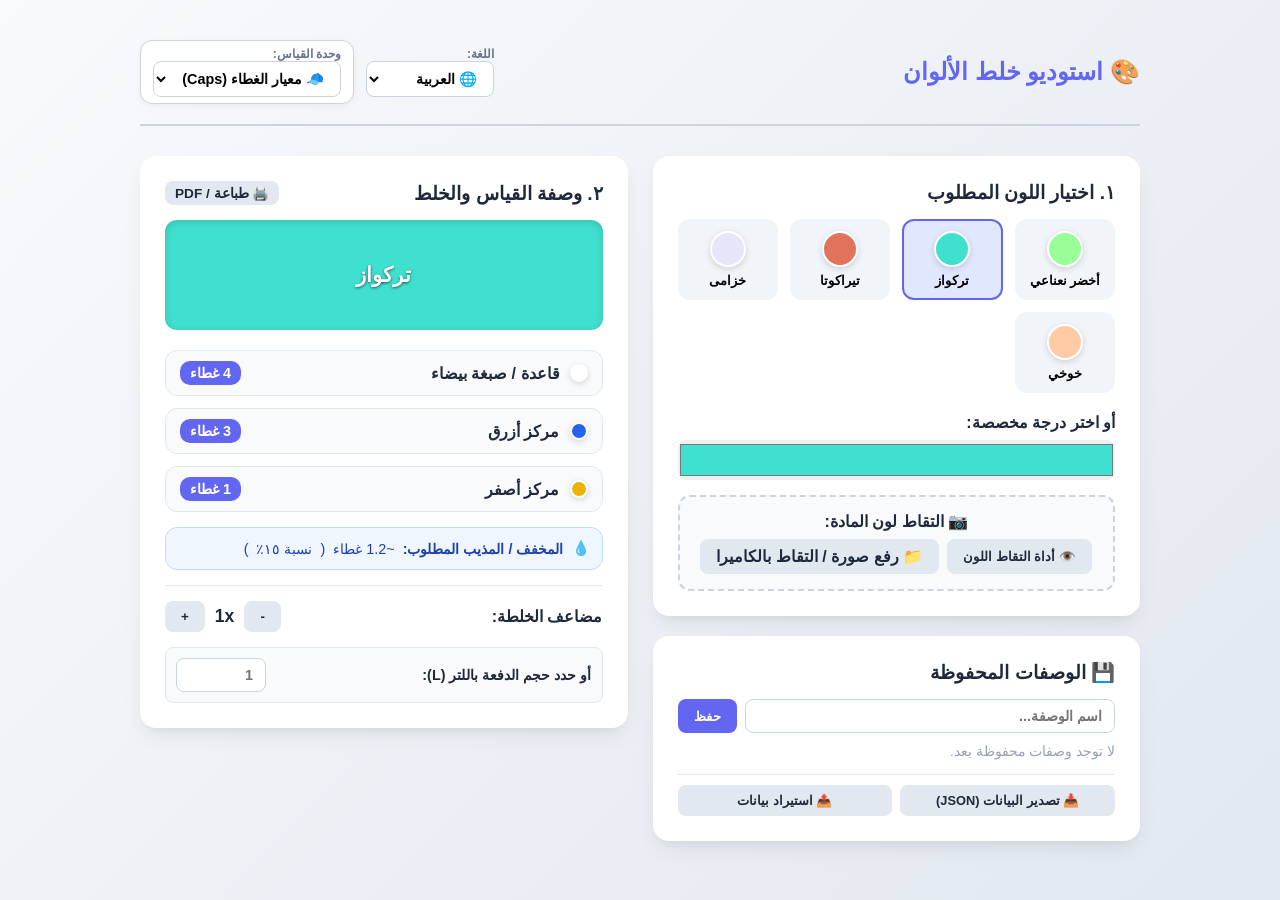
==== commit e0a9a05d: "Update print statement from 'Hello' to 'Goodbye'" ====
--- a/www/index.html
+++ b/www/index.html
@@ -16,307 +16,47 @@
       --shadow: 0 10px 25px -5px rgba(0, 0, 0, 0.08), 0 8px 10px -6px rgba(0, 0, 0, 0.05);
     }
 
-    * {
-      box-sizing: border-box;
-      margin: 0;
-      padding: 0;
-      font-family: 'Segoe UI', Tahoma, Geneva, Verdana, sans-serif;
-    }
-
-    body {
-      background: var(--bg-gradient);
-      color: var(--text-main);
-      min-height: 100vh;
-      display: flex;
-      flex-direction: column;
-      align-items: center;
-      padding: 20px;
-    }
-
-    header {
-      width: 100%;
-      max-width: 1000px;
-      display: flex;
-      justify-content: space-between;
-      align-items: center;
-      padding: 20px 0;
-      border-bottom: 2px solid #cbd5e1;
-      margin-bottom: 30px;
-      flex-wrap: wrap;
-      gap: 15px;
-    }
-
-    .logo {
-      display: flex;
-      align-items: center;
-      gap: 12px;
-      font-size: 1.5rem;
-      font-weight: 800;
-      color: var(--primary);
-    }
-
-    .header-controls {
-      display: flex;
-      align-items: center;
-      gap: 12px;
-      flex-wrap: wrap;
-    }
-
-    select, input[type="text"], input[type="number"] {
-      padding: 8px 12px;
-      border-radius: 8px;
-      border: 1px solid #cbd5e1;
-      background: white;
-      font-size: 0.9rem;
-      font-weight: 600;
-      outline: none;
-      transition: border 0.2s;
-    }
-
-    select:focus, input[type="text"]:focus, input[type="number"]:focus {
-      border-color: var(--primary);
-    }
-
-    .main-container {
-      width: 100%;
-      max-width: 1000px;
-      display: grid;
-      grid-template-columns: 1fr 1fr;
-      gap: 25px;
-    }
-
-    @media (max-width: 820px) {
-      .main-container {
-        grid-template-columns: 1fr;
-      }
-    }
-
-    .card {
-      background: var(--card-bg);
-      border-radius: var(--border-radius);
-      padding: 25px;
-      box-shadow: var(--shadow);
-      margin-bottom: 20px;
-    }
-
-    .card-title {
-      font-size: 1.2rem;
-      margin-bottom: 15px;
-      color: var(--text-main);
-      display: flex;
-      align-items: center;
-      justify-content: space-between;
-    }
-
-    .preset-grid {
-      display: grid;
-      grid-template-columns: repeat(auto-fill, minmax(100px, 1fr));
-      gap: 12px;
-      margin-bottom: 20px;
-    }
-
-    .preset-btn {
-      border: 2px solid transparent;
-      border-radius: 12px;
-      padding: 10px 6px;
-      background: #f1f5f9;
-      cursor: pointer;
-      display: flex;
-      flex-direction: column;
-      align-items: center;
-      gap: 6px;
-      transition: transform 0.2s, border-color 0.2s;
-    }
-
-    .preset-btn:hover {
-      transform: translateY(-2px);
-    }
-
-    .preset-btn.active {
-      border-color: var(--primary);
-      background: #e0e7ff;
-    }
-
-    .color-swatch {
-      width: 36px;
-      height: 36px;
-      border-radius: 50%;
-      border: 2px solid white;
-      box-shadow: 0 2px 6px rgba(0,0,0,0.15);
-    }
-
-    .preset-name {
-      font-size: 0.8rem;
-      font-weight: 600;
-      text-align: center;
-    }
-
-    .capture-box {
-      background: #f8fafc;
-      border: 2px dashed #cbd5e1;
-      border-radius: 12px;
-      padding: 15px;
-      text-align: center;
-      margin-top: 15px;
-    }
-
-    .cap-ref-container {
-      display: flex;
-      align-items: center;
-      gap: 10px;
-      background: #ffffff;
-      padding: 6px 12px;
-      border-radius: 12px;
-      border: 1px solid #cbd5e1;
-      box-shadow: 0 2px 6px rgba(0,0,0,0.05);
-    }
-
-    .preview-box {
-      width: 100%;
-      height: 110px;
-      border-radius: 12px;
-      display: flex;
-      align-items: center;
-      justify-content: center;
-      color: white;
-      text-shadow: 0 1px 3px rgba(0,0,0,0.6);
-      font-size: 1.3rem;
-      font-weight: 700;
-      box-shadow: inset 0 2px 8px rgba(0,0,0,0.15);
-      margin-bottom: 20px;
-      transition: background-color 0.4s ease;
-    }
-
-    .formula-section {
-      display: flex;
-      flex-direction: column;
-      gap: 12px;
-    }
-
-    .ingredient-row {
-      display: flex;
-      align-items: center;
-      justify-content: space-between;
-      background: #f8fafc;
-      padding: 10px 14px;
-      border-radius: 12px;
-      border: 1px solid #e2e8f0;
-    }
-
-    .ingredient-info {
-      display: flex;
-      align-items: center;
-      gap: 10px;
-      font-weight: 600;
-    }
-
-    .cap-count-badge {
-      font-size: 0.9rem;
-      font-weight: 700;
-      background: var(--primary);
-      color: white;
-      padding: 4px 10px;
-      border-radius: 10px;
-    }
-
-    .scale-controls {
-      display: flex;
-      flex-direction: column;
-      gap: 10px;
-      margin-top: 15px;
-      padding-top: 15px;
-      border-top: 1px solid #e2e8f0;
-    }
-
-    .btn {
-      padding: 8px 16px;
-      border-radius: 8px;
-      border: none;
-      background: var(--primary);
-      color: white;
-      font-weight: 600;
-      cursor: pointer;
-      transition: background 0.2s;
-      display: inline-flex;
-      align-items: center;
-      justify-content: center;
-      gap: 6px;
-    }
-
-    .btn:hover {
-      background: var(--primary-hover);
-    }
-
-    .btn-secondary {
-      background: #e2e8f0;
-      color: var(--text-main);
-    }
-
-    .btn-secondary:hover {
-      background: #cbd5e1;
-    }
-
-    .water-ratio-box {
-      background: #eff6ff;
-      border: 1px solid #bfdbfe;
-      padding: 12px;
-      border-radius: 12px;
-      margin-top: 15px;
-      font-size: 0.9rem;
-      color: #1e40af;
-      display: flex;
-      align-items: center;
-      gap: 8px;
-    }
-
-    .saved-list {
-      display: flex;
-      flex-direction: column;
-      gap: 8px;
-      margin-top: 10px;
-    }
-
-    .saved-item {
-      display: flex;
-      justify-content: space-between;
-      align-items: center;
-      background: #f8fafc;
-      padding: 8px 12px;
-      border-radius: 8px;
-      border: 1px solid #e2e8f0;
-    }
-
-    #imageCanvas {
-      max-width: 100%;
-      border-radius: 8px;
-      margin: 10px auto 0 auto;
-      cursor: crosshair;
-      display: none;
-    }
-
-    @media print {
-      header, .scale-controls, .header-controls, button, .capture-box {
-        display: none !important;
-      }
-      body {
-        background: white;
-      }
-      .card {
-        box-shadow: none;
-        border: 1px solid #ccc;
-      }
-    }
+    * { box-sizing: border-box; margin: 0; padding: 0; font-family: 'Segoe UI', Tahoma, Geneva, Verdana, sans-serif; }
+    body { background: var(--bg-gradient); color: var(--text-main); min-height: 100vh; display: flex; flex-direction: column; align-items: center; padding: 20px; }
+    header { width: 100%; max-width: 1000px; display: flex; justify-content: space-between; align-items: center; padding: 20px 0; border-bottom: 2px solid #cbd5e1; margin-bottom: 30px; flex-wrap: wrap; gap: 15px; }
+    .logo { font-size: 1.5rem; font-weight: 800; color: var(--primary); }
+    .header-controls { display: flex; align-items: center; gap: 12px; flex-wrap: wrap; }
+    select, input[type="text"], input[type="number"] { padding: 8px 12px; border-radius: 8px; border: 1px solid #cbd5e1; background: white; font-size: 0.9rem; font-weight: 600; outline: none; transition: border 0.2s; }
+    select:focus, input[type="text"]:focus, input[type="number"]:focus { border-color: var(--primary); }
+    .main-container { width: 100%; max-width: 1000px; display: grid; grid-template-columns: 1fr 1fr; gap: 25px; }
+    @media (max-width: 820px) { .main-container { grid-template-columns: 1fr; } }
+    .card { background: var(--card-bg); border-radius: var(--border-radius); padding: 25px; box-shadow: var(--shadow); margin-bottom: 20px; }
+    .card-title { font-size: 1.2rem; margin-bottom: 15px; color: var(--text-main); display: flex; align-items: center; justify-content: space-between; }
+    .preset-grid { display: grid; grid-template-columns: repeat(auto-fill, minmax(100px, 1fr)); gap: 12px; margin-bottom: 20px; }
+    .preset-btn { border: 2px solid transparent; border-radius: 12px; padding: 10px 6px; background: #f1f5f9; cursor: pointer; display: flex; flex-direction: column; align-items: center; gap: 6px; transition: transform 0.2s, border-color 0.2s; }
+    .preset-btn:hover { transform: translateY(-2px); }
+    .preset-btn.active { border-color: var(--primary); background: #e0e7ff; }
+    .color-swatch { width: 36px; height: 36px; border-radius: 50%; border: 2px solid white; box-shadow: 0 2px 6px rgba(0,0,0,0.15); }
+    .preset-name { font-size: 0.8rem; font-weight: 600; text-align: center; }
+    .capture-box { background: #f8fafc; border: 2px dashed #cbd5e1; border-radius: 12px; padding: 15px; text-align: center; margin-top: 15px; }
+    .cap-ref-container { display: flex; align-items: center; gap: 10px; background: #ffffff; padding: 6px 12px; border-radius: 12px; border: 1px solid #cbd5e1; box-shadow: 0 2px 6px rgba(0,0,0,0.05); }
+    .preview-box { width: 100%; height: 110px; border-radius: 12px; display: flex; align-items: center; justify-content: center; color: white; text-shadow: 0 1px 3px rgba(0,0,0,0.6); font-size: 1.3rem; font-weight: 700; box-shadow: inset 0 2px 8px rgba(0,0,0,0.15); margin-bottom: 20px; transition: background-color 0.4s ease; }
+    .formula-section { display: flex; flex-direction: column; gap: 12px; }
+    .ingredient-row { display: flex; align-items: center; justify-content: space-between; background: #f8fafc; padding: 10px 14px; border-radius: 12px; border: 1px solid #e2e8f0; }
+    .ingredient-info { display: flex; align-items: center; gap: 10px; font-weight: 600; }
+    .cap-count-badge { font-size: 0.9rem; font-weight: 700; background: var(--primary); color: white; padding: 4px 10px; border-radius: 10px; }
+    .scale-controls { display: flex; flex-direction: column; gap: 10px; margin-top: 15px; padding-top: 15px; border-top: 1px solid #e2e8f0; }
+    .btn { padding: 8px 16px; border-radius: 8px; border: none; background: var(--primary); color: white; font-weight: 600; cursor: pointer; transition: background 0.2s; display: inline-flex; align-items: center; justify-content: center; gap: 6px; }
+    .btn:hover { background: var(--primary-hover); }
+    .btn-secondary { background: #e2e8f0; color: var(--text-main); }
+    .btn-secondary:hover { background: #cbd5e1; }
+    .water-ratio-box { background: #eff6ff; border: 1px solid #bfdbfe; padding: 12px; border-radius: 12px; margin-top: 15px; font-size: 0.9rem; color: #1e40af; display: flex; align-items: center; gap: 8px; }
+    .saved-list { display: flex; flex-direction: column; gap: 8px; margin-top: 10px; }
+    .saved-item { display: flex; justify-content: space-between; align-items: center; background: #f8fafc; padding: 8px 12px; border-radius: 8px; border: 1px solid #e2e8f0; }
+    #imageCanvas { max-width: 100%; border-radius: 8px; margin: 10px auto 0 auto; cursor: crosshair; display: none; }
   </style>
+  <script src="cordova.js"></script>
 </head>
 <body>
 
   <header>
-    <div class="logo" id="appLogo">
-      🧢 استوديو خلط الألوان - معيار الغطاء
-    </div>
-    
+    <div class="logo" id="appLogo">🎨 استوديو خلط الألوان</div>
     <div class="header-controls">
-      <!-- اختيار اللغة -->
       <div>
         <label style="font-size:0.75rem; color:#64748b; display:block; font-weight:bold;" id="lblLang">اللغة / Language:</label>
         <select id="langSelect" onchange="changeLanguage(this.value)">
@@ -326,13 +66,11 @@
         </select>
       </div>
 
-      <!-- اختيار وحدة القياس بالغطاء -->
       <div class="cap-ref-container">
-        <span style="font-size:1.5rem;">🧢</span>
         <div>
           <label style="font-size:0.75rem; color:#64748b; display:block; font-weight:bold;" id="lblUnit">وحدة القياس:</label>
           <select id="unitSelect" onchange="changeUnit(this.value)">
-            <option value="caps" id="optCaps" selected>🧢 أغطية صبغة (Caps)</option>
+            <option value="caps" id="optCaps" selected>🧢 معيار الغطاء (Caps)</option>
             <option value="ml" id="optMl">🧪 ملليلتر (ml)</option>
             <option value="g" id="optG">⚖️ غرام (g)</option>
           </select>
@@ -346,21 +84,15 @@
       <section class="card">
         <h2 class="card-title" id="titleStep1">١. اختيار اللون المطلوب</h2>
         <div class="preset-grid" id="presetContainer"></div>
-        
         <div style="margin-top: 10px;">
-          <label for="customPicker" style="font-weight: 600; display: block; margin-bottom: 8px;" id="lblCustomColor">
-            أو اختر درجة مخصصة:
-          </label>
+          <label for="customPicker" style="font-weight: 600; display: block; margin-bottom: 8px;" id="lblCustomColor">أو اختر درجة مخصصة:</label>
           <input type="color" id="customPicker" value="#40e0d0" style="width: 100%; height: 40px; border-radius: 8px; border: none; cursor: pointer;" oninput="handleCustomColor(this.value)">
         </div>
 
-        <!-- التقاط لون المادة -->
         <div class="capture-box">
           <strong style="display: block; margin-bottom: 8px;" id="titleCapture">📷 التقاط لون المادة:</strong>
           <div style="display: flex; gap: 8px; justify-content: center; flex-wrap: wrap;">
             <button class="btn btn-secondary" onclick="useEyeDropper()" id="btnEyedropper">👁️ أداة التقاط اللون</button>
-            
-            <!-- زر الكاميرا ورفع الصور متوافق مع كافة الأجهزة واللغات -->
             <label class="btn btn-secondary" style="cursor: pointer;">
               <span id="txtUpload">📁 رفع صورة / التقاط</span>
               <input type="file" accept="image/*" capture="environment" id="imageInput" style="display: none;" onchange="handleImageUpload(event)">
@@ -380,13 +112,21 @@
           <button class="btn" onclick="saveCurrentRecipe()" id="btnSave">حفظ</button>
         </div>
         <div class="saved-list" id="savedListContainer"></div>
+
+        <div style="display: flex; gap: 8px; margin-top: 15px; padding-top: 10px; border-top: 1px solid #e2e8f0;">
+          <button class="btn btn-secondary" style="flex: 1; font-size: 0.8rem;" onclick="exportRecipes()">📥 تصدير البيانات (JSON)</button>
+          <label class="btn btn-secondary" style="flex: 1; font-size: 0.8rem; cursor: pointer; text-align: center;">
+            📤 استيراد بيانات
+            <input type="file" accept=".json" style="display: none;" onchange="importRecipes(event)">
+          </label>
+        </div>
       </section>
     </div>
 
     <div>
       <section class="card">
         <h2 class="card-title">
-          <span id="titleStep2">٢. وصفة القياس بالغطاء والخلط</span>
+          <span id="titleStep2">٢. وصفة القياس والخلط</span>
           <button class="btn btn-secondary" onclick="window.print()" style="font-size: 0.85rem; padding: 4px 10px;" id="btnPrint">🖨️ طباعة / PDF</button>
         </h2>
         
@@ -397,10 +137,9 @@
         <div class="formula-section" id="formulaContainer"></div>
 
         <div class="water-ratio-box">
-          💧 <strong id="lblDilution">المخفف / المذيب المطلوب:</strong> <span id="waterAmount">~0.5 غطاء</span> (<span id="lblRatio">نسبة ١٥٪</span>)
-        </div>
-
-        <!-- التحكم بحجم الدفعة -->
+          💧 <strong id="lblDilution">المخفف / المذيب المطلوب:</strong> <span id="waterAmount">~0.5 وحدة</span> (<span id="lblRatio">نسبة ١٥٪</span>)
+        </div>
+
         <div class="scale-controls">
           <div style="display: flex; justify-content: space-between; align-items: center;">
             <span style="font-weight: 600;" id="lblBatchScale">مضاعف الخلطة:</span>
@@ -422,144 +161,9 @@
 
   <script>
     const i18n = {
-      ar: {
-        dir: 'rtl',
-        appTitle: 'استوديو خلط الألوان - مطابق الصبغات',
-        logo: '🧢 استوديو خلط الألوان - معيار الغطاء',
-        lblLang: 'اللغة:',
-        lblUnit: 'وحدة القياس:',
-        optCaps: '🧢 أغطية صبغة (Caps)',
-        optMl: '🧪 ملليلتر (ml)',
-        optG: '⚖️ غرام (g)',
-        titleStep1: '١. اختيار اللون المطلوب',
-        lblCustomColor: 'أو اختر درجة مخصصة:',
-        titleCapture: '📷 التقاط لون المادة:',
-        btnEyedropper: '👁️ أداة التقاط اللون',
-        lblUpload: '📁 رفع صورة / التقاط بالكاميرا',
-        canvasHelpText: 'انقر في أي مكان على الصورة لالتقاط لون الصبغة بالضبط!',
-        titleSaved: '💾 الوصفات المحفوظة',
-        recipePlaceholder: 'اسم الوصفة...',
-        btnSave: 'حفظ',
-        titleStep2: '٢. وصفة القياس بالغطاء والخلط',
-        btnPrint: '🖨️ طباعة / PDF',
-        lblDilution: 'المخفف / المذيب المطلوب:',
-        lblRatio: 'نسبة ١٥٪',
-        lblBatchScale: 'مضاعف الخلطة:',
-        lblLiterInput: 'أو حدد حجم الدفعة باللتر (L):',
-        unitCaps: 'غطاء',
-        unitLiter: 'لتر (L)',
-        unitMl: 'مل (ml)',
-        unitG: 'غرام (g)',
-        customColorName: 'درجة ملتقطة',
-        noSaved: 'لا توجد وصفات محفوظة بعد.',
-        btnLoad: 'تحميل',
-        presets: {
-          mint: 'أخضر نعناعي',
-          turquoise: 'تركواز',
-          terracotta: 'تيراكوتا',
-          lavender: 'خزامى',
-          peach: 'خوخي'
-        },
-        bases: {
-          white: 'قاعدة / صبغة بيضاء',
-          blue: 'مركز أزرق',
-          yellow: 'مركز أصفر',
-          red: 'مركز أحمر',
-          black: 'مركز أسود'
-        }
-      },
-      fr: {
-        dir: 'ltr',
-        appTitle: 'Studio de Mélange de Couleurs',
-        logo: '🧢 Studio de Mélange - Mesure par Bouchon',
-        lblLang: 'Langue / Language:',
-        lblUnit: 'Unité de mesure:',
-        optCaps: '🧢 Bouchons (Caps)',
-        optMl: '🧪 Millilitre (ml)',
-        optG: '⚖️ Gramme (g)',
-        titleStep1: '1. Sélection de la couleur',
-        lblCustomColor: 'Ou choisissez une couleur personnalisée:',
-        titleCapture: '📷 Capturer la couleur:',
-        btnEyedropper: '👁️ Pipette à écran',
-        lblUpload: '📁 Importer une photo / Caméra',
-        canvasHelpText: 'Cliquez n\'importe où sur l\'image pour capturer la couleur!',
-        titleSaved: '💾 Recettes enregistrées',
-        recipePlaceholder: 'Nom de la recette...',
-        btnSave: 'Enregistrer',
-        titleStep2: '2. Formule de mélange (Bouchons)',
-        btnPrint: '🖨️ Imprimer / PDF',
-        lblDilution: 'Diluant requis:',
-        lblRatio: 'Ratio de 15%',
-        lblBatchScale: 'Multiplicateur de lot:',
-        lblLiterInput: 'Ou volume de lot en Litres (L):',
-        unitCaps: 'bouchon(s)',
-        unitLiter: 'Litre (L)',
-        unitMl: 'ml',
-        unitG: 'g',
-        customColorName: 'Couleur capturée',
-        noSaved: 'Aucune recette enregistrée pour le moment.',
-        btnLoad: 'Charger',
-        presets: {
-          mint: 'Vert Menthe',
-          turquoise: 'Turquoise',
-          terracotta: 'Terre Cuite',
-          lavender: 'Lavande',
-          peach: 'Pêche'
-        },
-        bases: {
-          white: 'Base / Pigment Blanc',
-          blue: 'Concentré Bleu',
-          yellow: 'Concentré Jaune',
-          red: 'Concentré Rouge',
-          black: 'Concentré Noir'
-        }
-      },
-      en: {
-        dir: 'ltr',
-        appTitle: 'Color Mixing Studio - Pigment Matcher',
-        logo: '🧢 Color Mixing Studio - Cap Measure',
-        lblLang: 'Language:',
-        lblUnit: 'Measurement Unit:',
-        optCaps: '🧢 Dye Caps',
-        optMl: '🧪 Milliliter (ml)',
-        optG: '⚖️ Gram (g)',
-        titleStep1: '1. Select Desired Color',
-        lblCustomColor: 'Or pick a custom color:',
-        titleCapture: '📷 Capture Material Color:',
-        btnEyedropper: '👁️ Color Picker Tool',
-        lblUpload: '📁 Upload Image / Camera Capture',
-        canvasHelpText: 'Click anywhere on the image to capture the exact pigment color!',
-        titleSaved: '💾 Saved Recipes',
-        recipePlaceholder: 'Recipe Name...',
-        btnSave: 'Save',
-        titleStep2: '2. Cap Recipe & Mixing Formula',
-        btnPrint: '🖨️ Print / PDF',
-        lblDilution: 'Required Solvent/Diluent:',
-        lblRatio: '15% Ratio',
-        lblBatchScale: 'Batch Scale Multiplier:',
-        lblLiterInput: 'Or specify batch volume in Liters (L):',
-        unitCaps: 'cap(s)',
-        unitLiter: 'Liter (L)',
-        unitMl: 'ml',
-        unitG: 'g',
-        customColorName: 'Captured Color',
-        noSaved: 'No saved recipes yet.',
-        btnLoad: 'Load',
-        presets: {
-          mint: 'Mint Green',
-          turquoise: 'Turquoise',
-          terracotta: 'Terracotta',
-          lavender: 'Lavender',
-          peach: 'Peach'
-        },
-        bases: {
-          white: 'White Base / Pigment',
-          blue: 'Blue Concentrate',
-          yellow: 'Yellow Concentrate',
-          red: 'Red Concentrate',
-          black: 'Black Concentrate'
-        }
-      }
+      ar: { dir: 'rtl', appTitle: 'استوديو خلط الألوان - مطابق الصبغات', logo: '🎨 استوديو خلط الألوان', lblLang: 'اللغة:', lblUnit: 'وحدة القياس:', optCaps: '🧢 معيار الغطاء (Caps)', optMl: '🧪 ملليلتر (ml)', optG: '⚖️ غرام (g)', titleStep1: '١. اختيار اللون المطلوب', lblCustomColor: 'أو اختر درجة مخصصة:', titleCapture: '📷 التقاط لون المادة:', btnEyedropper: '👁️ أداة التقاط اللون', lblUpload: '📁 رفع صورة / التقاط بالكاميرا', canvasHelpText: 'انقر في أي مكان على الصورة لالتقاط لون الصبغة بالضبط!', titleSaved: '💾 الوصفات المحفوظة', recipePlaceholder: 'اسم الوصفة...', btnSave: 'حفظ', titleStep2: '٢. وصفة القياس والخلط', btnPrint: '🖨️ طباعة / PDF', lblDilution: 'المخفف / المذيب المطلوب:', lblRatio: 'نسبة ١٥٪', lblBatchScale: 'مضاعف الخلطة:', lblLiterInput: 'أو حدد حجم الدفعة باللتر (L):', unitCaps: 'غطاء', unitLiter: 'لتر (L)', unitMl: 'مل (ml)', unitG: 'غرام (g)', customColorName: 'درجة ملتقطة', noSaved: 'لا توجد وصفات محفوظة بعد.', btnLoad: 'تحميل', presets: { mint: 'أخضر نعناعي', turquoise: 'تركواز', terracotta: 'تيراكوتا', lavender: 'خزامى', peach: 'خوخي' }, bases: { white: 'قاعدة / صبغة بيضاء', blue: 'مركز أزرق', yellow: 'مركز أصفر', red: 'مركز أحمر', black: 'مركز أسود' } },
+      fr: { dir: 'ltr', appTitle: 'Studio de Mélange de Couleurs', logo: '🎨 Studio de Mélange', lblLang: 'Langue / Language:', lblUnit: 'Unité de mesure:', optCaps: '🧢 Bouchons (Caps)', optMl: '🧪 Millilitre (ml)', optG: '⚖️ Gramme (g)', titleStep1: '1. Sélection de la couleur', lblCustomColor: 'Ou choisissez une couleur personnalisée:', titleCapture: '📷 Capturer la couleur:', btnEyedropper: '👁️ Pipette à écran', lblUpload: '📁 Importer une photo / Caméra', canvasHelpText: 'Cliquez n\'importe où sur l\'image pour capturer la couleur!', titleSaved: '💾 Recettes enregistrées', recipePlaceholder: 'Nom de la recette...', btnSave: 'Enregistrer', titleStep2: '2. Formule de mélange', btnPrint: '🖨️ Imprimer / PDF', lblDilution: 'Diluant requis:', lblRatio: 'Ratio de 15%', lblBatchScale: 'Multiplicateur de lot:', lblLiterInput: 'Ou volume de lot en Litres (L):', unitCaps: 'bouchon(s)', unitLiter: 'Litre (L)', unitMl: 'ml', unitG: 'g', customColorName: 'Couleur capturée', noSaved: 'Aucune recette enregistrée pour le moment.', btnLoad: 'Charger', presets: { mint: 'Vert Menthe', turquoise: 'Turquoise', terracotta: 'Terre Cuite', lavender: 'Lavande', peach: 'Pêche' }, bases: { white: 'Base / Pigment Blanc', blue: 'Concentré Bleu', yellow: 'Concentré Jaune', red: 'Concentré Rouge', black: 'Concentré Noir' } },
+      en: { dir: 'ltr', appTitle: 'Color Mixing Studio - Pigment Matcher', logo: '🎨 Color Mixing Studio', lblLang: 'Language:', lblUnit: 'Measurement Unit:', optCaps: '🧢 Bottle Caps (Caps)', optMl: '🧪 Milliliter (ml)', optG: '⚖️ Gram (g)', titleStep1: '1. Select Desired Color', lblCustomColor: 'Or pick a custom color:', titleCapture: '📷 Capture Material Color:', btnEyedropper: '👁️ Color Picker Tool', lblUpload: '📁 Upload Image / Camera Capture', canvasHelpText: 'Click anywhere on the image to capture the exact pigment color!', titleSaved: '💾 Saved Recipes', recipePlaceholder: 'Recipe Name...', btnSave: 'Save', titleStep2: '2. Mixing Formula', btnPrint: '🖨️ Print / PDF', lblDilution: 'Required Solvent/Diluent:', lblRatio: '15% Ratio', lblBatchScale: 'Batch Scale Multiplier:', lblLiterInput: 'Or specify batch volume in Liters (L):', unitCaps: 'cap(s)', unitLiter: 'Liter (L)', unitMl: 'ml', unitG: 'g', customColorName: 'Captured Color', noSaved: 'No saved recipes yet.', btnLoad: 'Load', presets: { mint: 'Mint Green', turquoise: 'Turquoise', terracotta: 'Terracotta', lavender: 'Lavender', peach: 'Peach' }, bases: { white: 'White Base / Pigment', blue: 'Blue Concentrate', yellow: 'Yellow Concentrate', red: 'Red Concentrate', black: 'Black Concentrate' } }
     };
 
     let currentLang = 'ar';
@@ -582,20 +186,8 @@
 
     const baseHexes = { white: '#ffffff', blue: '#2563eb', yellow: '#eab308', red: '#ef4444', black: '#1e293b' };
 
-    function init() {
-      applyLanguage(currentLang);
-      renderPresets();
-      renderSavedRecipes();
-      updateUI();
-    }
-
-    function changeLanguage(lang) {
-      currentLang = lang;
-      applyLanguage(lang);
-      renderPresets();
-      renderSavedRecipes();
-      updateUI();
-    }
+    function init() { applyLanguage(currentLang); renderPresets(); renderSavedRecipes(); updateUI(); }
+    function changeLanguage(lang) { currentLang = lang; applyLanguage(lang); renderPresets(); renderSavedRecipes(); updateUI(); }
 
     function applyLanguage(lang) {
       const t = i18n[lang];
@@ -612,10 +204,7 @@
       document.getElementById('lblCustomColor').innerText = t.lblCustomColor;
       document.getElementById('titleCapture').innerText = t.titleCapture;
       document.getElementById('btnEyedropper').innerText = t.btnEyedropper;
-      
-      // تحديث نص رفع الصور/الكاميرا بشكل آمن دون تخريب الـ input
       document.getElementById('txtUpload').innerText = t.lblUpload;
-      
       document.getElementById('canvasHelpText').innerText = t.canvasHelpText;
       document.getElementById('titleSaved').innerText = t.titleSaved;
       document.getElementById('recipeNameInput').placeholder = t.recipePlaceholder;
@@ -628,45 +217,23 @@
       document.getElementById('lblLiterInput').innerText = t.lblLiterInput;
     }
 
-    function changeUnit(unit) {
-      currentUnit = unit;
-      updateRecipeDisplay();
-    }
+    function changeUnit(unit) { currentUnit = unit; updateRecipeDisplay(); }
 
     function renderPresets() {
       const container = document.getElementById('presetContainer');
       container.innerHTML = '';
       const t = i18n[currentLang];
-
       presets.forEach(preset => {
         const btn = document.createElement('button');
         btn.className = `preset-btn ${!isCustom && preset.hex === currentHex ? 'active' : ''}`;
         btn.onclick = () => selectPreset(preset);
-
-        btn.innerHTML = `
-          <div class="color-swatch" style="background-color: ${preset.hex};"></div>
-          <span class="preset-name">${t.presets[preset.id]}</span>
-        `;
+        btn.innerHTML = `<div class="color-swatch" style="background-color: ${preset.hex};"></div><span class="preset-name">${t.presets[preset.id]}</span>`;
         container.appendChild(btn);
       });
     }
 
-    function selectPreset(preset) {
-      isCustom = false;
-      activePreset = preset;
-      currentRecipe = preset.recipe;
-      currentHex = preset.hex;
-      renderPresets();
-      updateUI();
-    }
-
-    function handleCustomColor(hex) {
-      isCustom = true;
-      currentHex = hex;
-      currentRecipe = calculateCapsFromHex(hex);
-      renderPresets();
-      updateUI();
-    }
+    function selectPreset(preset) { isCustom = false; activePreset = preset; currentRecipe = preset.recipe; currentHex = preset.hex; renderPresets(); updateUI(); }
+    function handleCustomColor(hex) { isCustom = true; currentHex = hex; currentRecipe = calculateCapsFromHex(hex); renderPresets(); updateUI(); }
 
     async function useEyeDropper() {
       if ('EyeDropper' in window) {
@@ -674,42 +241,32 @@
           const eyeDropper = new EyeDropper();
           const result = await eyeDropper.open();
           handleCustomColor(result.sRGBHex);
-        } catch (e) {
-          console.log('EyeDropper closed');
-        }
+        } catch (e) {}
       } else {
-        alert(currentLang === 'ar' ? 'أداة الالتقاط المباشر غير مدعومة في هذا المتصفح، يرجى استخدام زر الكاميرا/الصور.' : 
-              currentLang === 'fr' ? 'La pipette n\'est pas supportée sur ce navigateur, utilisez le bouton appareil photo.' : 
-              'Direct color picker is not supported in this browser, please use the camera/upload button.');
+        alert(currentLang === 'ar' ? 'أداة الالتقاط المباشر غير مدعومة، يرجى استخدام رفع الصور.' : 'Color picker not supported, use upload.');
       }
     }
 
     function handleImageUpload(event) {
       const file = event.target.files[0];
       if (!file) return;
-
       const reader = new FileReader();
       reader.onload = function(e) {
         const img = new Image();
         img.onload = function() {
           const canvas = document.getElementById('imageCanvas');
           const ctx = canvas.getContext('2d');
-          
           canvas.width = Math.min(img.width, 300);
           canvas.height = (img.height / img.width) * canvas.width;
           ctx.drawImage(img, 0, 0, canvas.width, canvas.height);
-          
           canvas.style.display = 'block';
           document.getElementById('canvasHelpText').style.display = 'block';
-
           canvas.onclick = function(evt) {
             const rect = canvas.getBoundingClientRect();
             const scaleX = canvas.width / rect.width;
             const scaleY = canvas.height / rect.height;
-            
             const x = (evt.clientX - rect.left) * scaleX;
             const y = (evt.clientY - rect.top) * scaleY;
-            
             const pixel = ctx.getImageData(x, y, 1, 1).data;
             const hex = "#" + ((1 << 24) + (pixel[0] << 16) + (pixel[1] << 8) + pixel[2]).toString(16).slice(1);
             handleCustomColor(hex);
@@ -720,22 +277,16 @@
       reader.readAsDataURL(file);
     }
 
-    // حساب عدد الأغطية من كود اللون بأمان
     function calculateCapsFromHex(hex) {
       let cleanHex = hex.replace('#', '');
-      if (cleanHex.length === 3) {
-        cleanHex = cleanHex.split('').map(c => c + c).join('');
-      }
-
+      if (cleanHex.length === 3) cleanHex = cleanHex.split('').map(c => c + c).join('');
       const r = parseInt(cleanHex.slice(0, 2), 16) || 0;
       const g = parseInt(cleanHex.slice(2, 4), 16) || 0;
       const b = parseInt(cleanHex.slice(4, 6), 16) || 0;
-
       let redCaps = Math.round((r / 255) * 4);
       let yellowCaps = Math.round((g / 255) * 3);
       let blueCaps = Math.round((b / 255) * 4);
       let whiteCaps = Math.round(((r + g + b) / (3 * 255)) * 5);
-
       const recipe = {};
       if (whiteCaps > 0) recipe.white = Math.max(1, whiteCaps);
       if (redCaps > 0) recipe.red = Math.max(1, redCaps);
@@ -754,11 +305,7 @@
 
     function handleLiterInput(val) {
       const liters = parseFloat(val);
-      if (!isNaN(liters) && liters > 0) {
-        customLiterVolume = liters;
-      } else {
-        customLiterVolume = null;
-      }
+      customLiterVolume = (!isNaN(liters) && liters > 0) ? liters : null;
       updateRecipeDisplay();
     }
 
@@ -766,11 +313,7 @@
       const previewBox = document.getElementById('previewBox');
       previewBox.style.backgroundColor = currentHex;
       const t = i18n[currentLang];
-      
-      const displayName = isCustom 
-        ? `${t.customColorName} (${currentHex.toUpperCase()})` 
-        : t.presets[activePreset.id];
-        
+      const displayName = isCustom ? `${t.customColorName} (${currentHex.toUpperCase()})` : t.presets[activePreset.id];
       document.getElementById('previewName').innerText = displayName;
       updateRecipeDisplay();
     }
@@ -779,63 +322,33 @@
       const formulaContainer = document.getElementById('formulaContainer');
       formulaContainer.innerHTML = '';
       const t = i18n[currentLang];
-
       let totalBaseUnits = 0;
       let totalRecipeBaseCaps = 0;
       Object.values(currentRecipe).forEach(c => totalRecipeBaseCaps += c);
 
       Object.entries(currentRecipe).forEach(([baseKey, baseCaps]) => {
-        let scaledCaps;
-        
-        if (customLiterVolume) {
-          const proportion = baseCaps / totalRecipeBaseCaps;
-          const litersForBase = customLiterVolume * proportion;
-          scaledCaps = (litersForBase * 1000) / 5;
-        } else {
-          scaledCaps = baseCaps * batchScale;
-        }
-
+        let scaledCaps = customLiterVolume ? ((customLiterVolume * (baseCaps / totalRecipeBaseCaps)) * 1000) / 5 : baseCaps * batchScale;
         totalBaseUnits += scaledCaps;
 
         let displayValue = (Math.round(scaledCaps * 10) / 10).toFixed(scaledCaps % 1 === 0 ? 0 : 1);
         let unitText = t.unitCaps;
 
         if (customLiterVolume) {
-          const proportion = baseCaps / totalRecipeBaseCaps;
-          displayValue = (customLiterVolume * proportion).toFixed(3);
+          displayValue = (customLiterVolume * (baseCaps / totalRecipeBaseCaps)).toFixed(3);
           unitText = t.unitLiter;
-        } else if (currentUnit === 'ml') {
+        } else if (currentUnit === 'ml' || currentUnit === 'g') {
           displayValue = (scaledCaps * 5).toFixed(1);
-          unitText = t.unitMl;
-        } else if (currentUnit === 'g') {
-          displayValue = (scaledCaps * 5).toFixed(1);
-          unitText = t.unitG;
+          unitText = currentUnit === 'ml' ? t.unitMl : t.unitG;
         }
 
         const row = document.createElement('div');
         row.className = 'ingredient-row';
-        row.innerHTML = `
-          <div class="ingredient-info">
-            <span class="color-swatch" style="width: 18px; height: 18px; background-color: ${baseHexes[baseKey]};"></span>
-            <span>${t.bases[baseKey]}</span>
-          </div>
-          <span class="cap-count-badge">🧢 ${displayValue} ${unitText}</span>
-        `;
+        row.innerHTML = `<div class="ingredient-info"><span class="color-swatch" style="width: 18px; height: 18px; background-color: ${baseHexes[baseKey]};"></span><span>${t.bases[baseKey]}</span></div><span class="cap-count-badge">${displayValue} ${unitText}</span>`;
         formulaContainer.appendChild(row);
       });
 
       const waterVal = totalBaseUnits * 0.15;
-      let waterUnit;
-      if (customLiterVolume) {
-        waterUnit = `${(customLiterVolume * 0.15).toFixed(3)} ${t.unitLiter}`;
-      } else if (currentUnit === 'ml') {
-        waterUnit = `${(waterVal * 5).toFixed(1)} ${t.unitMl}`;
-      } else if (currentUnit === 'g') {
-        waterUnit = `${(waterVal * 5).toFixed(1)} ${t.unitG}`;
-      } else {
-        waterUnit = `${waterVal.toFixed(1)} ${t.unitCaps}`;
-      }
-
+      let waterUnit = customLiterVolume ? `${(customLiterVolume * 0.15).toFixed(3)} ${t.unitLiter}` : (currentUnit === 'ml' || currentUnit === 'g') ? `${(waterVal * 5).toFixed(1)} ${currentUnit}` : `${waterVal.toFixed(1)} ${t.unitCaps}`;
       document.getElementById('waterAmount').innerText = `~${waterUnit}`;
     }
 
@@ -843,11 +356,8 @@
       const nameInput = document.getElementById('recipeNameInput');
       const t = i18n[currentLang];
       const name = nameInput.value.trim() || `${t.recipePlaceholder.replace('...', '')} ${savedRecipes.length + 1}`;
-      
-      const newSaved = { name, hex: currentHex, recipe: currentRecipe };
-      savedRecipes.push(newSaved);
+      savedRecipes.push({ name, hex: currentHex, recipe: currentRecipe });
       localStorage.setItem('my_color_mixes', JSON.stringify(savedRecipes));
-      
       nameInput.value = '';
       renderSavedRecipes();
     }
@@ -856,31 +366,18 @@
       const container = document.getElementById('savedListContainer');
       const t = i18n[currentLang];
       container.innerHTML = savedRecipes.length === 0 ? `<p style="font-size: 0.85rem; color: #94a3b8;">${t.noSaved}</p>` : '';
-
       savedRecipes.forEach((item, index) => {
         const div = document.createElement('div');
         div.className = 'saved-item';
-        div.innerHTML = `
-          <div style="display:flex; align-items:center; gap:8px;">
-            <div style="width:16px; height:16px; border-radius:50%; background:${item.hex};"></div>
-            <strong>${item.name}</strong>
-          </div>
-          <div>
-            <button class="btn btn-secondary" style="padding: 2px 8px; font-size:0.75rem;" onclick="loadRecipe(${index})">${t.btnLoad}</button>
-            <button class="btn btn-secondary" style="padding: 2px 8px; font-size:0.75rem; color:red;" onclick="deleteRecipe(${index})">✕</button>
-          </div>
-        `;
+        div.innerHTML = `<div style="display:flex; align-items:center; gap:8px;"><div style="width:16px; height:16px; border-radius:50%; background:${item.hex};"></div><strong>${item.name}</strong></div><div><button class="btn btn-secondary" style="padding: 2px 8px; font-size:0.75rem;" onclick="loadRecipe(${index})">${t.btnLoad}</button> <button class="btn btn-secondary" style="padding: 2px 8px; font-size:0.75rem; color:red;" onclick="deleteRecipe(${index})">✕</button></div>`;
         container.appendChild(div);
       });
     }
 
     function loadRecipe(index) {
       const item = savedRecipes[index];
-      isCustom = true;
-      currentHex = item.hex;
-      currentRecipe = item.recipe;
-      renderPresets();
-      updateUI();
+      isCustom = true; currentHex = item.hex; currentRecipe = item.recipe;
+      renderPresets(); updateUI();
     }
 
     function deleteRecipe(index) {
@@ -889,6 +386,40 @@
       renderSavedRecipes();
     }
 
+    function exportRecipes() {
+      if (savedRecipes.length === 0) {
+        alert("لا توجد وصفات محفوظة لتصديرها.");
+        return;
+      }
+      const dataStr = "data:text/json;charset=utf-8," + encodeURIComponent(JSON.stringify(savedRecipes, null, 2));
+      const downloadAnchor = document.createElement('a');
+      downloadAnchor.setAttribute("href", dataStr);
+      downloadAnchor.setAttribute("download", "color_recipes_backup.json");
+      document.body.appendChild(downloadAnchor);
+      downloadAnchor.click();
+      downloadAnchor.remove();
+    }
+
+    function importRecipes(event) {
+      const file = event.target.files[0];
+      if (!file) return;
+      const reader = new FileReader();
+      reader.onload = function(e) {
+        try {
+          const imported = JSON.parse(e.target.result);
+          if (Array.isArray(imported)) {
+            savedRecipes = imported;
+            localStorage.setItem('my_color_mixes', JSON.stringify(savedRecipes));
+            renderSavedRecipes();
+            alert("تم استيراد الوصفات بنجاح!");
+          }
+        } catch (err) {
+          alert("خطأ في قراءة ملف JSON.");
+        }
+      };
+      reader.readAsText(file);
+    }
+
     window.onload = init;
   </script>
 </body>
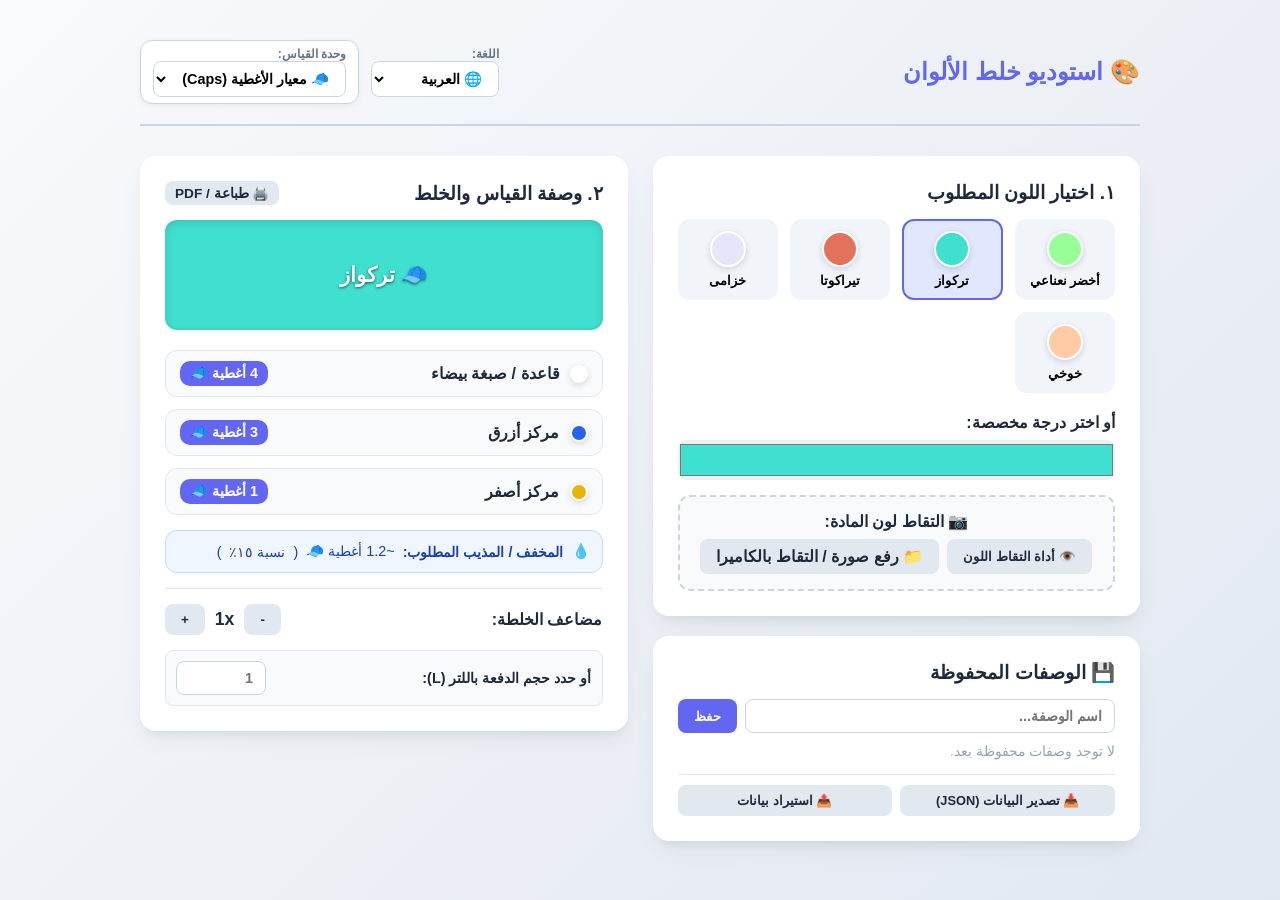
==== commit 44e0c370: "Update Arabic labels for unit and preview" ====
--- a/www/index.html
+++ b/www/index.html
@@ -70,7 +70,7 @@
         <div>
           <label style="font-size:0.75rem; color:#64748b; display:block; font-weight:bold;" id="lblUnit">وحدة القياس:</label>
           <select id="unitSelect" onchange="changeUnit(this.value)">
-            <option value="caps" id="optCaps" selected>🧢 معيار الغطاء (Caps)</option>
+            <option value="caps" id="optCaps" selected>🧢 معيار الأغطية (Caps)</option>
             <option value="ml" id="optMl">🧪 ملليلتر (ml)</option>
             <option value="g" id="optG">⚖️ غرام (g)</option>
           </select>
@@ -131,13 +131,13 @@
         </h2>
         
         <div class="preview-box" id="previewBox">
-          <span id="previewName">تركواز</span>
+          <span id="previewName">🧢 تركواز</span>
         </div>
 
         <div class="formula-section" id="formulaContainer"></div>
 
         <div class="water-ratio-box">
-          💧 <strong id="lblDilution">المخفف / المذيب المطلوب:</strong> <span id="waterAmount">~0.5 وحدة</span> (<span id="lblRatio">نسبة ١٥٪</span>)
+          💧 <strong id="lblDilution">المخفف / المذيب المطلوب:</strong> <span id="waterAmount">~0.5 أغطية 🧢</span> (<span id="lblRatio">نسبة ١٥٪</span>)
         </div>
 
         <div class="scale-controls">
@@ -161,9 +161,9 @@
 
   <script>
     const i18n = {
-      ar: { dir: 'rtl', appTitle: 'استوديو خلط الألوان - مطابق الصبغات', logo: '🎨 استوديو خلط الألوان', lblLang: 'اللغة:', lblUnit: 'وحدة القياس:', optCaps: '🧢 معيار الغطاء (Caps)', optMl: '🧪 ملليلتر (ml)', optG: '⚖️ غرام (g)', titleStep1: '١. اختيار اللون المطلوب', lblCustomColor: 'أو اختر درجة مخصصة:', titleCapture: '📷 التقاط لون المادة:', btnEyedropper: '👁️ أداة التقاط اللون', lblUpload: '📁 رفع صورة / التقاط بالكاميرا', canvasHelpText: 'انقر في أي مكان على الصورة لالتقاط لون الصبغة بالضبط!', titleSaved: '💾 الوصفات المحفوظة', recipePlaceholder: 'اسم الوصفة...', btnSave: 'حفظ', titleStep2: '٢. وصفة القياس والخلط', btnPrint: '🖨️ طباعة / PDF', lblDilution: 'المخفف / المذيب المطلوب:', lblRatio: 'نسبة ١٥٪', lblBatchScale: 'مضاعف الخلطة:', lblLiterInput: 'أو حدد حجم الدفعة باللتر (L):', unitCaps: 'غطاء', unitLiter: 'لتر (L)', unitMl: 'مل (ml)', unitG: 'غرام (g)', customColorName: 'درجة ملتقطة', noSaved: 'لا توجد وصفات محفوظة بعد.', btnLoad: 'تحميل', presets: { mint: 'أخضر نعناعي', turquoise: 'تركواز', terracotta: 'تيراكوتا', lavender: 'خزامى', peach: 'خوخي' }, bases: { white: 'قاعدة / صبغة بيضاء', blue: 'مركز أزرق', yellow: 'مركز أصفر', red: 'مركز أحمر', black: 'مركز أسود' } },
-      fr: { dir: 'ltr', appTitle: 'Studio de Mélange de Couleurs', logo: '🎨 Studio de Mélange', lblLang: 'Langue / Language:', lblUnit: 'Unité de mesure:', optCaps: '🧢 Bouchons (Caps)', optMl: '🧪 Millilitre (ml)', optG: '⚖️ Gramme (g)', titleStep1: '1. Sélection de la couleur', lblCustomColor: 'Ou choisissez une couleur personnalisée:', titleCapture: '📷 Capturer la couleur:', btnEyedropper: '👁️ Pipette à écran', lblUpload: '📁 Importer une photo / Caméra', canvasHelpText: 'Cliquez n\'importe où sur l\'image pour capturer la couleur!', titleSaved: '💾 Recettes enregistrées', recipePlaceholder: 'Nom de la recette...', btnSave: 'Enregistrer', titleStep2: '2. Formule de mélange', btnPrint: '🖨️ Imprimer / PDF', lblDilution: 'Diluant requis:', lblRatio: 'Ratio de 15%', lblBatchScale: 'Multiplicateur de lot:', lblLiterInput: 'Ou volume de lot en Litres (L):', unitCaps: 'bouchon(s)', unitLiter: 'Litre (L)', unitMl: 'ml', unitG: 'g', customColorName: 'Couleur capturée', noSaved: 'Aucune recette enregistrée pour le moment.', btnLoad: 'Charger', presets: { mint: 'Vert Menthe', turquoise: 'Turquoise', terracotta: 'Terre Cuite', lavender: 'Lavande', peach: 'Pêche' }, bases: { white: 'Base / Pigment Blanc', blue: 'Concentré Bleu', yellow: 'Concentré Jaune', red: 'Concentré Rouge', black: 'Concentré Noir' } },
-      en: { dir: 'ltr', appTitle: 'Color Mixing Studio - Pigment Matcher', logo: '🎨 Color Mixing Studio', lblLang: 'Language:', lblUnit: 'Measurement Unit:', optCaps: '🧢 Bottle Caps (Caps)', optMl: '🧪 Milliliter (ml)', optG: '⚖️ Gram (g)', titleStep1: '1. Select Desired Color', lblCustomColor: 'Or pick a custom color:', titleCapture: '📷 Capture Material Color:', btnEyedropper: '👁️ Color Picker Tool', lblUpload: '📁 Upload Image / Camera Capture', canvasHelpText: 'Click anywhere on the image to capture the exact pigment color!', titleSaved: '💾 Saved Recipes', recipePlaceholder: 'Recipe Name...', btnSave: 'Save', titleStep2: '2. Mixing Formula', btnPrint: '🖨️ Print / PDF', lblDilution: 'Required Solvent/Diluent:', lblRatio: '15% Ratio', lblBatchScale: 'Batch Scale Multiplier:', lblLiterInput: 'Or specify batch volume in Liters (L):', unitCaps: 'cap(s)', unitLiter: 'Liter (L)', unitMl: 'ml', unitG: 'g', customColorName: 'Captured Color', noSaved: 'No saved recipes yet.', btnLoad: 'Load', presets: { mint: 'Mint Green', turquoise: 'Turquoise', terracotta: 'Terracotta', lavender: 'Lavender', peach: 'Peach' }, bases: { white: 'White Base / Pigment', blue: 'Blue Concentrate', yellow: 'Yellow Concentrate', red: 'Red Concentrate', black: 'Black Concentrate' } }
+      ar: { dir: 'rtl', appTitle: 'استوديو خلط الألوان - مطابق الصبغات', logo: '🎨 استوديو خلط الألوان', lblLang: 'اللغة:', lblUnit: 'وحدة القياس:', optCaps: '🧢 معيار الأغطية (Caps)', optMl: '🧪 ملليلتر (ml)', optG: '⚖️ غرام (g)', titleStep1: '١. اختيار اللون المطلوب', lblCustomColor: 'أو اختر درجة مخصصة:', titleCapture: '📷 التقاط لون المادة:', btnEyedropper: '👁️ أداة التقاط اللون', lblUpload: '📁 رفع صورة / التقاط بالكاميرا', canvasHelpText: 'انقر في أي مكان على الصورة لالتقاط لون الصبغة بالضبط!', titleSaved: '💾 الوصفات المحفوظة', recipePlaceholder: 'اسم الوصفة...', btnSave: 'حفظ', titleStep2: '٢. وصفة القياس والخلط', btnPrint: '🖨️ طباعة / PDF', lblDilution: 'المخفف / المذيب المطلوب:', lblRatio: 'نسبة ١٥٪', lblBatchScale: 'مضاعف الخلطة:', lblLiterInput: 'أو حدد حجم الدفعة باللتر (L):', unitCaps: 'أغطية 🧢', unitLiter: 'لتر (L)', unitMl: 'مل (ml)', unitG: 'غرام (g)', customColorName: 'درجة ملتقطة', noSaved: 'لا توجد وصفات محفوظة بعد.', btnLoad: 'تحميل', presets: { mint: 'أخضر نعناعي', turquoise: 'تركواز', terracotta: 'تيراكوتا', lavender: 'خزامى', peach: 'خوخي' }, bases: { white: 'قاعدة / صبغة بيضاء', blue: 'مركز أزرق', yellow: 'مركز أصفر', red: 'مركز أحمر', black: 'مركز أسود' } },
+      fr: { dir: 'ltr', appTitle: 'Studio de Mélange de Couleurs', logo: '🎨 Studio de Mélange', lblLang: 'Langue / Language:', lblUnit: 'Unité de mesure:', optCaps: '🧢 Bouchons (Caps)', optMl: '🧪 Millilitre (ml)', optG: '⚖️ Gramme (g)', titleStep1: '1. Sélection de la couleur', lblCustomColor: 'Ou choisissez une couleur personnalisée:', titleCapture: '📷 Capturer la couleur:', btnEyedropper: '👁️ Pipette à écran', lblUpload: '📁 Importer une photo / Caméra', canvasHelpText: 'Cliquez n\'importe où sur l\'image pour capturer la couleur!', titleSaved: '💾 Recettes enregistrées', recipePlaceholder: 'Nom de la recette...', btnSave: 'Enregistrer', titleStep2: '2. Formule de mélange', btnPrint: '🖨️ Imprimer / PDF', lblDilution: 'Diluant requis:', lblRatio: 'Ratio de 15%', lblBatchScale: 'Multiplicateur de lot:', lblLiterInput: 'Ou volume de lot en Litres (L):', unitCaps: 'bouchon(s) 🧢', unitLiter: 'Litre (L)', unitMl: 'ml', unitG: 'g', customColorName: 'Couleur capturée', noSaved: 'Aucune recette enregistrée pour le moment.', btnLoad: 'Charger', presets: { mint: 'Vert Menthe', turquoise: 'Turquoise', terracotta: 'Terre Cuite', lavender: 'Lavande', peach: 'Pêche' }, bases: { white: 'Base / Pigment Blanc', blue: 'Concentré Bleu', yellow: 'Concentré Jaune', red: 'Concentré Rouge', black: 'Concentré Noir' } },
+      en: { dir: 'ltr', appTitle: 'Color Mixing Studio - Pigment Matcher', logo: '🎨 Color Mixing Studio', lblLang: 'Language:', lblUnit: 'Measurement Unit:', optCaps: '🧢 Bottle Caps (Caps)', optMl: '🧪 Milliliter (ml)', optG: '⚖️ Gram (g)', titleStep1: '1. Select Desired Color', lblCustomColor: 'Or pick a custom color:', titleCapture: '📷 Capture Material Color:', btnEyedropper: '👁️ Color Picker Tool', lblUpload: '📁 Upload Image / Camera Capture', canvasHelpText: 'Click anywhere on the image to capture the exact pigment color!', titleSaved: '💾 Saved Recipes', recipePlaceholder: 'Recipe Name...', btnSave: 'Save', titleStep2: '2. Mixing Formula', btnPrint: '🖨️ Print / PDF', lblDilution: 'Required Solvent/Diluent:', lblRatio: '15% Ratio', lblBatchScale: 'Batch Scale Multiplier:', lblLiterInput: 'Or specify batch volume in Liters (L):', unitCaps: 'cap(s) 🧢', unitLiter: 'Liter (L)', unitMl: 'ml', unitG: 'g', customColorName: 'Captured Color', noSaved: 'No saved recipes yet.', btnLoad: 'Load', presets: { mint: 'Mint Green', turquoise: 'Turquoise', terracotta: 'Terracotta', lavender: 'Lavender', peach: 'Peach' }, bases: { white: 'White Base / Pigment', blue: 'Blue Concentrate', yellow: 'Yellow Concentrate', red: 'Red Concentrate', black: 'Black Concentrate' } }
     };
 
     let currentLang = 'ar';
@@ -314,7 +314,7 @@
       previewBox.style.backgroundColor = currentHex;
       const t = i18n[currentLang];
       const displayName = isCustom ? `${t.customColorName} (${currentHex.toUpperCase()})` : t.presets[activePreset.id];
-      document.getElementById('previewName').innerText = displayName;
+      document.getElementById('previewName').innerHTML = `🧢 ${displayName}`;
       updateRecipeDisplay();
     }
 
